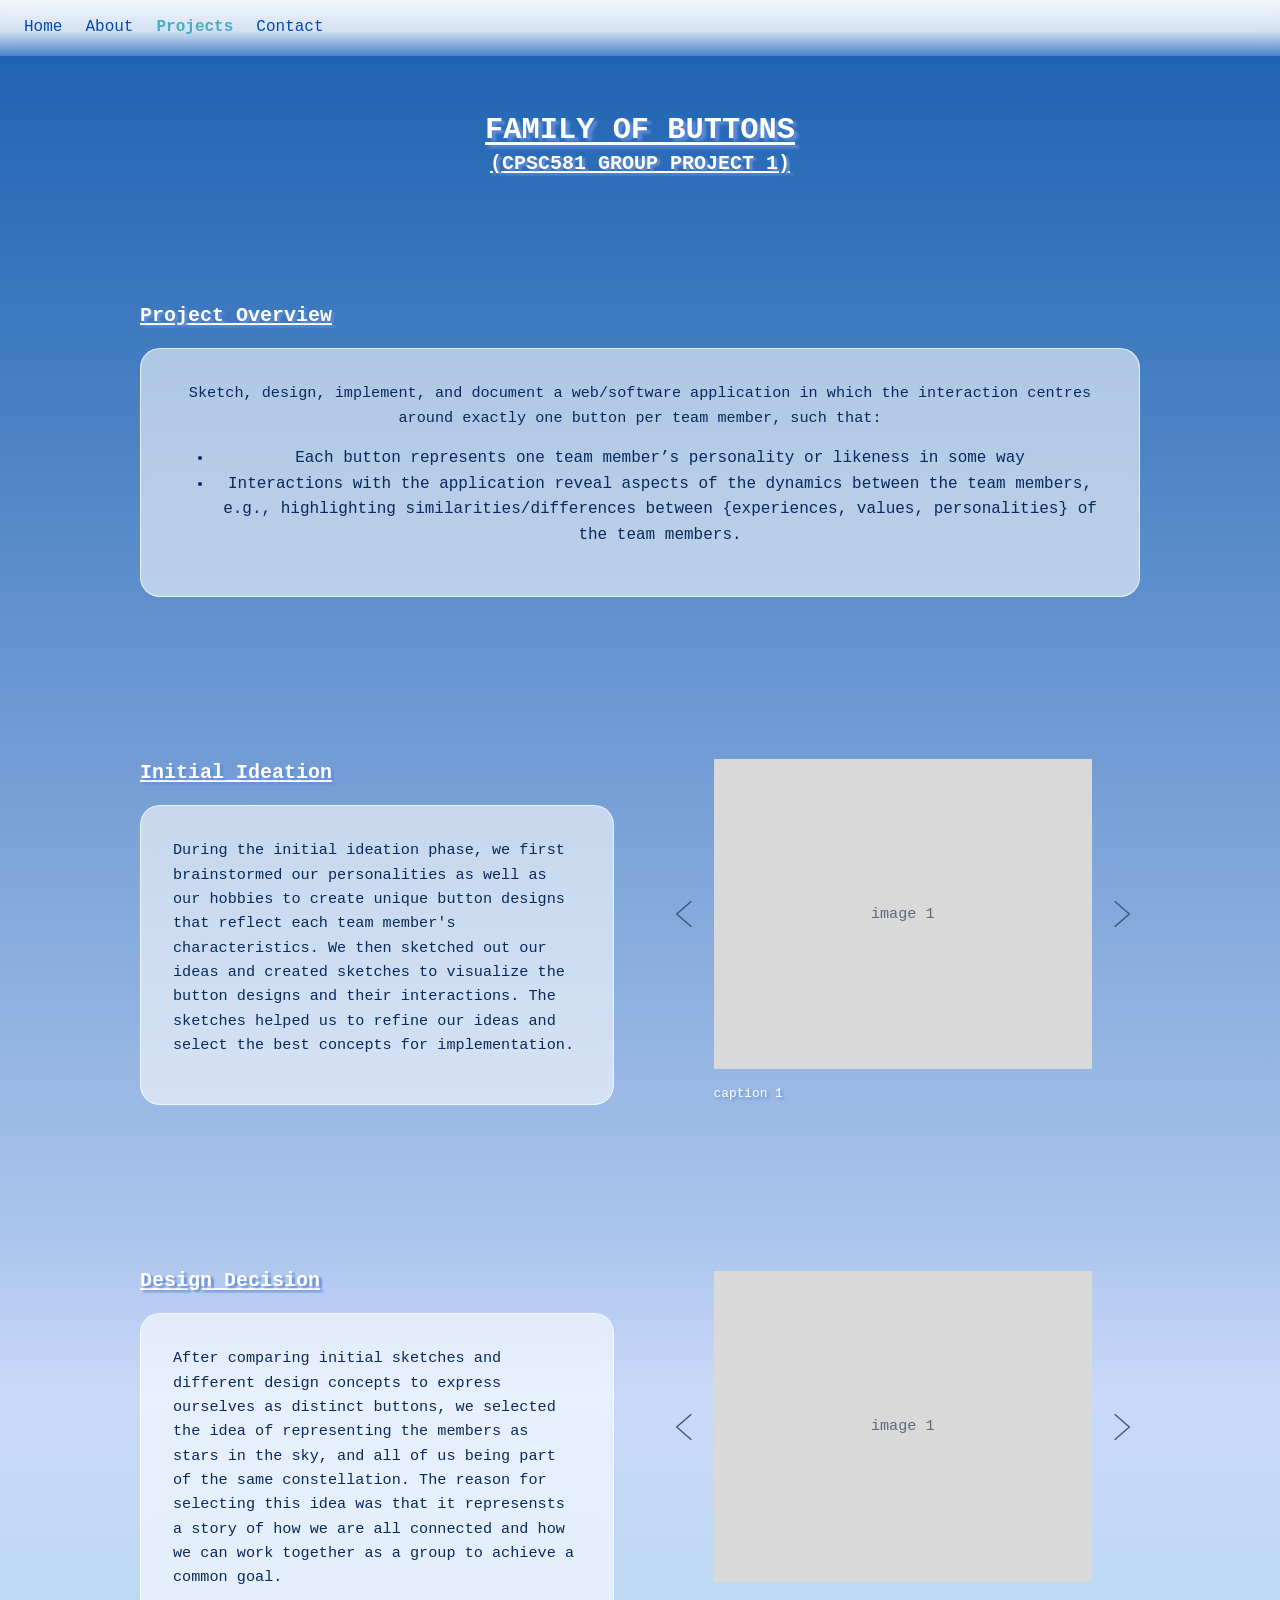
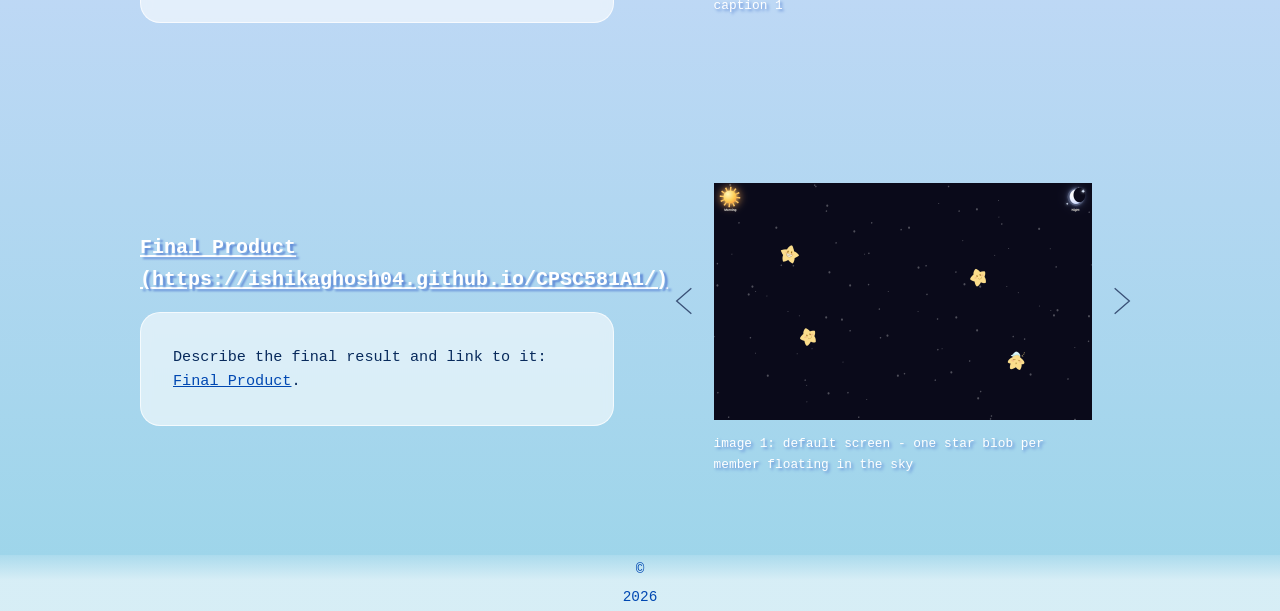
==== family-of-buttons.html @ 66944643 "initial commit from local" ====
<!DOCTYPE html>
<html lang="en">

<head>
  <meta charset="UTF-8">
  <meta name="viewport" content="width=device-width, initial-scale=1">
  <title>Family of Buttons — Utaha</title>
  <meta name="description" content="Family of Buttons, a CPSC 581 group project.">
  <link rel="stylesheet" href="style.css">
</head>

<body>
  <a class="skip-link" href="#main">Skip to content</a>

  <header class="navbar">
    <nav aria-label="Main">
      <ul class="nav-links">
        <li><a href="index.html#home">Home</a></li>
        <li><a href="index.html#about">About</a></li>
        <li><a href="projects.html" aria-current="page">Projects</a></li>
        <li><a href="index.html#contact">Contact</a></li>
      </ul>
    </nav>
  </header>

  <main id="main">
    <div class="container page-title">
      <h1 class="sky-heading wide">FAMILY OF BUTTONS</h1>
      <h2 class="sky-subheading">(CPSC581 GROUP PROJECT 1)</h2>
      <!-- <p style="color: white;"> Team: Utaha, Ishika, Linden, Yasmin</p> -->
    </div>

    <section class="detail-block" aria-labelledby="overview-title">
      <div class="container">
        <h2 class="sky-subheading" id="overview-title">Project Overview</h2>
        <div class="panel overview-panel">
          <p>
            Sketch, design, implement, and document a web/software application in which the interaction
            centres around exactly one button per team member, such that:
          <ul>
            <li>Each button represents one team member’s personality or likeness in some way</li>
            <li>Interactions with the application reveal aspects of the dynamics between the team
              members, e.g., highlighting similarities/differences between {experiences, values,
              personalities} of the team members.</li>
          </ul>
          </p>
        </div>
      </div>
    </section>

    <section class="detail-block" aria-labelledby="sketches-title">
      <div class="container detail-grid">
        <div>
          <h2 class="sky-subheading" id="sketches-title">Initial Ideation</h2>
          <div class="panel">
            <p>During the initial ideation phase, we first brainstormed our personalities as well as our hobbies to
              create unique button designs that reflect each team member's characteristics.
              We then sketched out our ideas and created sketches to visualize the button designs and their
              interactions.
              The sketches helped us to refine our ideas and select the best concepts for implementation.</p>
            </p>
          </div>
        </div>
        <div class="carousel" data-carousel tabindex="0" aria-label="Initial sketches gallery">
          <button class="arrow prev" type="button" aria-label="Previous image">
            <svg viewBox="0 0 30 44" aria-hidden="true">
              <polyline points="26,3 4,22 26,41" />
            </svg>
          </button>
          <div class="viewport">
            <figure class="slide" data-caption="caption 1" style="margin:0">
              <div class="ph">image 1</div>
            </figure>
            <figure class="slide" data-caption="caption 2" style="margin:0">
              <div class="ph">image 2</div>
            </figure>
            <figure class="slide" data-caption="caption 3" style="margin:0">
              <div class="ph">image 3</div>
            </figure>
          </div>
          <button class="arrow next" type="button" aria-label="Next image">
            <svg viewBox="0 0 30 44" aria-hidden="true">
              <polyline points="4,3 26,22 4,41" />
            </svg>
          </button>
          <p class="caption" aria-live="polite"></p>
        </div>
      </div>
    </section>

    <section class="detail-block" aria-labelledby="design-decision-title">
      <div class="container detail-grid">
        <div>
          <h2 class="sky-subheading" id="design-decision-title">Design Decision</h2>
          <div class="panel">
            <p>After comparing initial sketches and different design concepts to express ourselves as distinct buttons,
              we selected the idea of representing the members as stars in the sky, and all of us being part of the same
              constellation.
              The reason for selecting this idea was that it represensts a story of how we are all connected and how we
              can work together as a group to achieve a common goal.
            </p>
          </div>
        </div>
        <div class="carousel" data-carousel tabindex="0" aria-label="design-decision gallery">
          <button class="arrow prev" type="button" aria-label="Previous image">
            <svg viewBox="0 0 30 44" aria-hidden="true">
              <polyline points="26,3 4,22 26,41" />
            </svg>
          </button>
          <div class="viewport">
            <figure class="slide" data-caption="caption 1" style="margin:0">
              <div class="ph">image 1</div>
            </figure>
            <figure class="slide" data-caption="caption 2" style="margin:0">
              <div class="ph">image 2</div>
            </figure>
          </div>
          <button class="arrow next" type="button" aria-label="Next image">
            <svg viewBox="0 0 30 44" aria-hidden="true">
              <polyline points="4,3 26,22 4,41" />
            </svg>
          </button>
          <p class="caption" aria-live="polite"></p>
        </div>
      </div>
    </section>

    <section class="detail-block" aria-labelledby="final-title">
      <div class="container detail-grid">
        <div>
          <h2 class="sky-subheading" id="final-title">Final Product (https://ishikaghosh04.github.io/CPSC581A1/)</h2>
          <div class="panel">
            <p>Describe the final result and link to it: <a href="https://ishikaghosh04.github.io/CPSC581A1/"
                target="_blank" rel="noopener noreferrer">Final Product</a>.</p>
          </div>
        </div>
        <div class="carousel" data-carousel tabindex="0" aria-label="Final product gallery">
          <button class="arrow prev" type="button" aria-label="Previous image">
            <svg viewBox="0 0 30 44" aria-hidden="true">
              <polyline points="26,3 4,22 26,41" />
            </svg>
          </button>
          <div class="viewport">
            <figure class="slide" data-caption="image 1: default screen - one star blob per member floating in the sky" style="margin:0">
              <img src="assets/family-of-buttons/product-gallery/product1.png" alt="Describe the image">
            </figure>
            <figure class="slide" data-caption="image 2: star states - hovering and clicking reveals that person's characteristics and hobbies" style="margin:0">
              <img src="assets/family-of-buttons/product-gallery/product2.png" alt="Describe the image">
            </figure>
            <figure class="slide" data-caption="image 3: dragging stars - dragging a star close to the sun/moon reveals that person's life style (morning/night person)" style="margin:0">
              <img src="assets/family-of-buttons/product-gallery/product3.png" alt="Describe the image">
            </figure>
            <figure class="slide" data-caption="image 4: connection(1) - selecting two stars highlight shared hobbies and descriptive caption about thier personality" style="margin:0">
              <img src="assets/family-of-buttons/product-gallery/product4.png" alt="Describe the image">
            </figure>
            <figure class="slide" data-caption="image 5: connection(2) - selecting more stars highlights their relationships" style="margin:0">
              <img src="assets/family-of-buttons/product-gallery/product5.png" alt="Describe the image">
            </figure>
            <figure class="slide" data-caption="image 6: final view - all stars connected in a network" style="margin:0">
              <img src="assets/family-of-buttons/product-gallery/product6.png" alt="Describe the image">
            </figure>
          </div>
          <button class="arrow next" type="button" aria-label="Next image">
            <svg viewBox="0 0 30 44" aria-hidden="true">
              <polyline points="4,3 26,22 4,41" />
            </svg>
          </button>
          <p class="caption" aria-live="polite"></p>
        </div>
      </div>
    </section>
  </main>

  <footer class="footer">© <span id="year">2026</span></footer>

  <script src="script.js"></script>
</body>

</html>
---- style.css ----
/* =========================================================
   Sky theme — inspired by the Figma "Portfolio" design.
   Font: Iosevka Charon Mono if installed, else any monospace.
   ========================================================= */

:root {
  --sky-top: #185faf;
  --sky-mid: #abc4ec;
  --sky-light: #c9d9f9;
  --sky-bottom: #9bd5e9;
  --ink: #0048b2;
  --ink-deep: #082a5c;
  --accent: #47adc4;
  --cloud: #f2f2f2;
  --btn: #e1f2f8;
  --btn-text: #427cc1;
  --shadow-a: #628dd7;
  --shadow-b: #65aadb;
  --font: "Iosevka Charon Mono", "Iosevka", ui-monospace, SFMono-Regular, Menlo, Consolas, "Liberation Mono", monospace;
  --nav-h: 56px;
  --max: 1000px;
}

*,
*::before,
*::after {
  box-sizing: border-box;
}

html {
  min-height: 100%;
  scroll-behavior: smooth;
  scroll-padding-top: var(--nav-h);
  background: linear-gradient(0deg, var(--sky-bottom) 0%, var(--sky-light) 37%, var(--sky-mid) 44.2%, var(--sky-top) 100%) no-repeat;
}

body {
  margin: 0;
  min-height: 100vh;
  display: flex;
  flex-direction: column;
  font-family: var(--font);
  font-size: 1rem;
  line-height: 1.6;
  color: var(--ink-deep);
  overflow-x: hidden;
  -webkit-font-smoothing: antialiased;
}

main {
  flex: 1;
  padding-top: var(--nav-h);
}

a {
  color: var(--ink);
}

p {
  margin: 0 0 1em;
  font-size: clamp(0.95rem, 0.3vw, 1rem);
}

.sr-only {
  position: absolute;
  width: 1px;
  height: 1px;
  margin: -1px;
  padding: 0;
  overflow: hidden;
  clip: rect(0 0 0 0);
  white-space: nowrap;
  border: 0;
}

:focus-visible {
  outline: 3px solid var(--accent);
  outline-offset: 3px;
  border-radius: 6px;
}

.skip-link {
  position: absolute;
  left: -999px;
  top: 0;
  z-index: 100;
  background: #fff;
  color: var(--ink);
  padding: 0.5rem 1rem;
}

.skip-link:focus {
  left: 0;
}

.container {
  width: min(100% - 2.5rem, var(--max));
  margin-inline: auto;
}

/* ===== Navbar (frosted sky strip) ===== */
.navbar {
  position: fixed;
  inset: 0 0 auto 0;
  z-index: 50;
  height: var(--nav-h);
  display: flex;
  align-items: center;
  background: linear-gradient(180deg, rgba(255, 255, 255, 0.95) 0%, rgba(228, 236, 248, 0.92) 55%, rgba(110, 155, 215, 0.55) 100%);
  backdrop-filter: blur(8px);
  -webkit-backdrop-filter: blur(8px);
}

.nav-links {
  display: flex;
  align-items: center;
  gap: clamp(0.9rem, 1.8vw, 1.6rem);
  list-style: none;
  margin: 0;
  padding: 0 clamp(0.9rem, 2vw, 1.5rem);
}

.nav-links a {
  color: var(--ink);
  font-size: clamp(0.85rem, 1.5vw, 1rem);
  text-decoration: none;
}

.nav-links a:hover {
  text-decoration: underline;
  text-underline-offset: 5px;
}

.nav-links a[aria-current] {
  color: var(--accent);
  font-weight: 700;
}

/* ===== Headings: white, underlined, sky-blue drop shadow ===== */
.sky-heading {
  margin: 0;
  color: #fff;
  font-size: clamp(1.35rem, 2.8vw, 1.9rem);
  font-weight: 700;
  line-height: 1.2;
  text-decoration: underline;
  text-underline-offset: 0.12em;
  text-shadow: 4px 3px 3px var(--shadow-a);
}

.sky-subheading {
  margin: 0 0 1rem;
  color: #fff;
  font-size: clamp(1.05rem, 1.8vw, 1.25rem);
  font-weight: 700;
  text-decoration: underline;
  text-underline-offset: 0.12em;
  text-shadow: 3px 2px 2px var(--shadow-a);
}

@media (max-width: 600px) {
  .sky-heading {
    text-shadow: 3px 2px 2px var(--shadow-a);
  }
}

/* Frosted panel keeps body text readable anywhere on the gradient */
.panel {
  background: rgba(255, 255, 255, 0.58);
  backdrop-filter: blur(6px);
  -webkit-backdrop-filter: blur(6px);
  border: 1px solid rgba(255, 255, 255, 0.7);
  border-radius: 20px;
  padding: clamp(1.1rem, 2.5vw, 2rem);
  color: var(--ink-deep);
}

.panel p:last-child {
  margin-bottom: 0;
}

/* ===== Hero: cloud, flight line, airplane ===== */
.hero {
  overflow: hidden;
  padding: clamp(3rem, 6vw, 6rem) 0 clamp(3rem, 6vw, 6rem);
}

.sky-scene {
  position: relative;
  width: min(88vw, 580px);
  aspect-ratio: 760 / 520;
  margin-inline: auto;
}

.flight-line {
  position: absolute;
  left: 50%;
  top: 54.5%;
  width: 110%;
  height: 3px;
  border-radius: 2px;
  background: #fff;
  transform: translate(-50%, -50%) rotate(-26.38deg);
}

.cloud {
  position: absolute;
  left: 9.5%;
  top: 30%;
  width: 86%;
  aspect-ratio: 651 / 384;
  animation: drift 9s ease-in-out infinite;
}

.cloud .puff {
  position: absolute;
  aspect-ratio: 1;
  border-radius: 50%;
  background: var(--cloud);
}

.puff.p1 {
  left: 0;
  top: 38.9%;
  width: 30.5%;
}

.puff.p2 {
  left: 15.3%;
  top: 16.1%;
  width: 30.5%;
}

.puff.p3 {
  left: 34.5%;
  top: 0;
  width: 53.5%;
}

.puff.p4 {
  left: 71.4%;
  top: 42.1%;
  width: 28.6%;
}

.puff.p5 {
  left: 23.3%;
  top: 48.3%;
  width: 30.5%;
}

.portrait {
  position: absolute;
  left: 37%;
  top: 14%;
  width: 36%;
  aspect-ratio: 1;
  border-radius: 50%;
  overflow: hidden;
  background: radial-gradient(circle at 50% 38%, #d9ebf7 0 22%, transparent 23%),
    radial-gradient(ellipse at 50% 100%, #bcd9ee 0 48%, transparent 49%),
    #e8f2fa;
}

.portrait img {
  width: 100%;
  height: 100%;
  object-fit: cover;
}

.plane {
  position: absolute;
  left: 96.9%;
  top: 20.3%;
  width: 9.7%;
  height: auto;
  transform: translate(-50%, -50%) rotate(63.6deg);
  fill: #fff;
}

.arc-title {
  position: absolute;
  left: 14%;
  top: 0;
  width: 72%;
  overflow: visible;
  filter: drop-shadow(4px 4px 0 #1a5fd0);
}

.arc-title text {
  font-family: var(--font);
  font-size: 54px;
  font-weight: 700;
  fill: #fff;
}

@keyframes drift {
  50% {
    transform: translateY(-9px);
  }
}

/* ===== Sections on the home page ===== */
.section {
  padding: clamp(4rem, 10vw, 7rem) 0;
}

.split {
  display: grid;
  grid-template-columns: minmax(180px, 1fr) minmax(0, 1.6fr);
  gap: clamp(1.5rem, 5vw, 4rem);
  align-items: center;
}

@media (max-width: 760px) {
  .split {
    grid-template-columns: 1fr;
  }

  .split>.sky-heading {
    text-align: center;
  }
}

.about-text {
  font-size: 1rem;
}

.btn-row {
  display: flex;
  flex-wrap: wrap;
  gap: 0.75rem;
  margin-top: 1.25rem;
}

.btn {
  display: inline-block;
  cursor: pointer;
  background: var(--btn);
  color: var(--btn-text);
  border: 0;
  border-radius: 20px;
  min-width: 130px;
  padding: 0.6rem 1.3rem;
  font: 700 clamp(0.95rem, 1.4vw, 1.1rem)/1.2 var(--font);
  text-align: center;
  text-decoration: none;
  transition: transform 0.15s, box-shadow 0.15s;
}

.btn:hover {
  transform: translateY(-2px);
  box-shadow: 0 6px 16px rgba(24, 95, 175, 0.25);
}

/* ===== Contact form ===== */
.contact .sky-heading {
  text-shadow: 4px 3px 3px var(--shadow-b);
}

.form {
  display: grid;
  grid-template-columns: minmax(130px, 0.7fr) minmax(0, 1.3fr);
  gap: 0.9rem 1.25rem;
  align-items: start;
  max-width: 600px;
}

.form label {
  color: #fff;
  font-weight: 700;
  font-size: clamp(0.9rem, 1.4vw, 1.1rem);
  text-align: right;
  line-height: 42px;
  text-shadow: 3px 2px 2px var(--shadow-b);
}

.form input,
.form textarea {
  width: 100%;
  font: 0.95rem var(--font);
  color: var(--ink-deep);
  background: #fff;
  border: 2px solid transparent;
  border-radius: 10px;
  padding: 0 0.9rem;
  height: 42px;
}

.form textarea {
  height: 170px;
  padding: 0.7rem 0.9rem;
  resize: vertical;
}

.form input:focus,
.form textarea:focus {
  outline: none;
  border-color: var(--accent);
}

.form .actions {
  grid-column: 2;
  display: flex;
  justify-content: center;
}

.form-status {
  grid-column: 2;
  min-height: 1.5em;
  margin: 0;
  text-align: center;
  color: #fff;
  font-weight: 700;
  text-shadow: 2px 2px 3px var(--shadow-a);
}

.form-status.error {
  color: #fff3f0;
  background: rgba(176, 40, 30, 0.75);
  border-radius: 8px;
  padding: 0.3rem 0.6rem;
  text-shadow: none;
}

@media (max-width: 600px) {
  .form {
    grid-template-columns: 1fr;
    gap: 0.4rem;
  }

  .form label {
    text-align: left;
    line-height: 1.3;
    margin-top: 0.8rem;
  }

  .form .actions,
  .form-status {
    grid-column: 1;
  }
}

/* ===== Projects pages ===== */
.page-title {
  text-align: center;
  padding: clamp(2rem, 5vw, 3.5rem) 0 1.5rem;
}

.page-title .sky-heading {
  max-width: 22ch;
  margin-inline: auto;
}

.page-title .sky-heading.wide {
  max-width: 34ch;
}

.project-group {
  padding: 2rem 0 4rem;
}

.project-group>.container>.sky-heading {
  text-align: center;
  margin-bottom: 2.5rem;
}

.project-grid {
  display: grid;
  gap: 1.75rem;
  grid-template-columns: repeat(auto-fill, minmax(230px, 1fr));
}

.project-card {
  display: flex;
  flex-direction: column;
  text-decoration: none;
  color: var(--ink-deep);
  background: rgba(255, 255, 255, 0.5);
  border: 1px solid rgba(255, 255, 255, 0.75);
  border-radius: 20px;
  padding: 1.1rem;
  backdrop-filter: blur(6px);
  -webkit-backdrop-filter: blur(6px);
  transition: transform 0.2s, box-shadow 0.2s, background 0.2s;
}

.project-card:hover {
  transform: translateY(-4px);
  background: rgba(255, 255, 255, 0.7);
  box-shadow: 0 10px 24px rgba(24, 95, 175, 0.25);
}

.project-card .thumb {
  aspect-ratio: 4 / 3;
  border-radius: 14px;
  margin-bottom: 0.9rem;
  display: grid;
  place-items: center;
  color: #5b7aa8;
  font-size: 0.9rem;
  background: linear-gradient(160deg, #e6f1fb, #bcd5f0);
}

.project-card h3 {
  margin: 0 0 0.3rem;
  font-size: 1rem;
  color: var(--ink);
}

.project-card p {
  margin: 0;
  font-size: 0.85rem;
}


/* ===== Project detail ===== */
.detail-block { padding: 5rem 0; }
.detail-grid {
  display: grid; gap: clamp(1.5rem, 4vw, 3.5rem);
  grid-template-columns: minmax(0, 1fr) minmax(0, 1fr);
  align-items: center;
}
@media (max-width: 800px) { .detail-grid { grid-template-columns: 1fr; } }
.overview-panel { text-align: center; font-size: 1rem; }
 
.carousel { display: grid; grid-template-columns: auto minmax(0, 1fr) auto; align-items: center; gap: 0.5rem 0.75rem; }
.carousel .viewport { min-width: 0; max-width: 440px; width: 100%; margin-inline: auto; }
.carousel .slide { display: none; margin: 0; }
.carousel .slide.active { display: block; }
/* If JavaScript fails to load, still show the first picture */
.carousel:not(.js) .slide:first-child { display: block; }
/* Pictures keep their own proportions; very tall ones are capped so they stay on screen */
.carousel .slide img {
  display: block; width: 100%; height: auto;
  max-height: 70vh; object-fit: contain; margin-inline: auto;
}
.carousel .ph {
  aspect-ratio: 508 / 417; display: grid; place-items: center;
  background: #d9d9d9; color: #5d6a7e; font-size: 0.95rem;
}
.carousel .arrow {
  background: none; border: 0; cursor: pointer; padding: 0.5rem; line-height: 0;
}
.carousel .arrow svg { width: 20px; height: 30px; stroke: #3b5278; fill: none; stroke-width: 2; }
.carousel .arrow:hover svg { stroke: var(--ink); }
.carousel .arrow:disabled { opacity: 0.3; cursor: default; }
.carousel .caption {
  grid-column: 2; margin: 0.4rem 0 0; text-align: left;
  color: #fff; font-weight: 500; font-size: 0.8rem;
  text-shadow: 2px 2px 3px var(--shadow-a);
}

/* ===== Full-screen picture viewer ===== */
.carousel .slide img.zoomable { cursor: zoom-in; }
.lightbox {
  width: 100vw; height: 100vh; max-width: none; max-height: none;
  margin: 0; padding: 1.5rem; border: 0;
  background: rgba(5, 20, 45, 0.9); color: #fff;
}
.lightbox[open] {
  display: flex; flex-direction: column; align-items: center; justify-content: center; gap: 0.75rem;
}
.lightbox::backdrop { background: transparent; }
.lightbox img {
  display: block; max-width: 100%; max-height: calc(100vh - 7rem);
  object-fit: contain; border-radius: 8px;
}
.lightbox-caption { margin: 0; min-height: 1.2em; font-weight: 700; text-align: center; }
.lightbox-close {
  position: absolute; top: 0.75rem; right: 1rem;
  background: none; border: 0; color: #fff; cursor: pointer;
  font-size: 2.5rem; line-height: 1; padding: 0.25rem 0.6rem;
}
.lightbox-close:hover { color: var(--sky-bottom); }
body:has(dialog[open]) { overflow: hidden; }
 
/* ===== Footer ===== */
.footer {
  height: 56px; display: grid; place-items: center;
  background: linear-gradient(180deg, rgba(225, 242, 248, 0.2), rgba(225, 242, 248, 0.85) 45%);
  color: var(--ink); font-weight: 300; font-size: 0.9rem;
}
 
/* ===== Scroll reveal ===== */
.reveal { opacity: 0; transform: translateY(14px); transition: opacity 0.6s ease, transform 0.6s ease; }
.reveal.visible { opacity: 1; transform: none; }
 
@media (prefers-reduced-motion: reduce) {
  html { scroll-behavior: auto; }
  .cloud { animation: none; }
  .reveal { opacity: 1; transform: none; transition: none; }
  * { transition: none !important; }
}
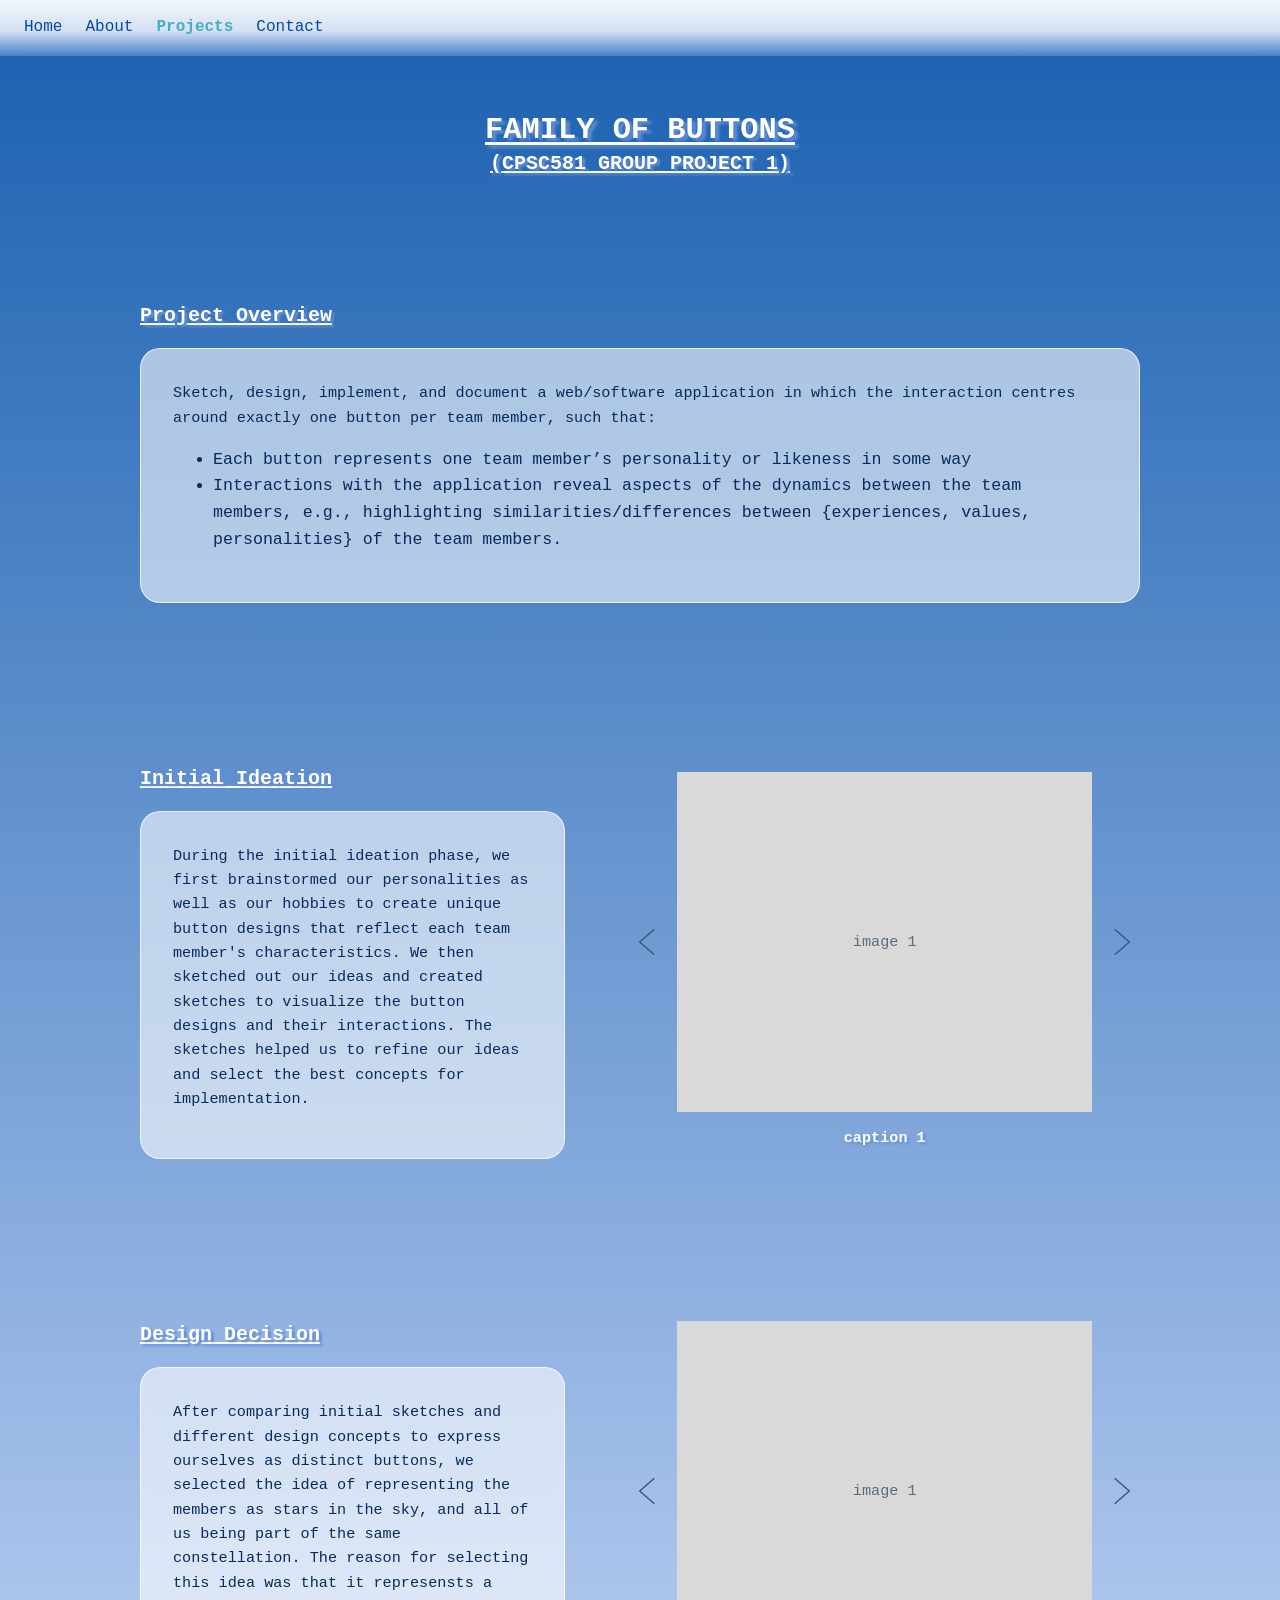
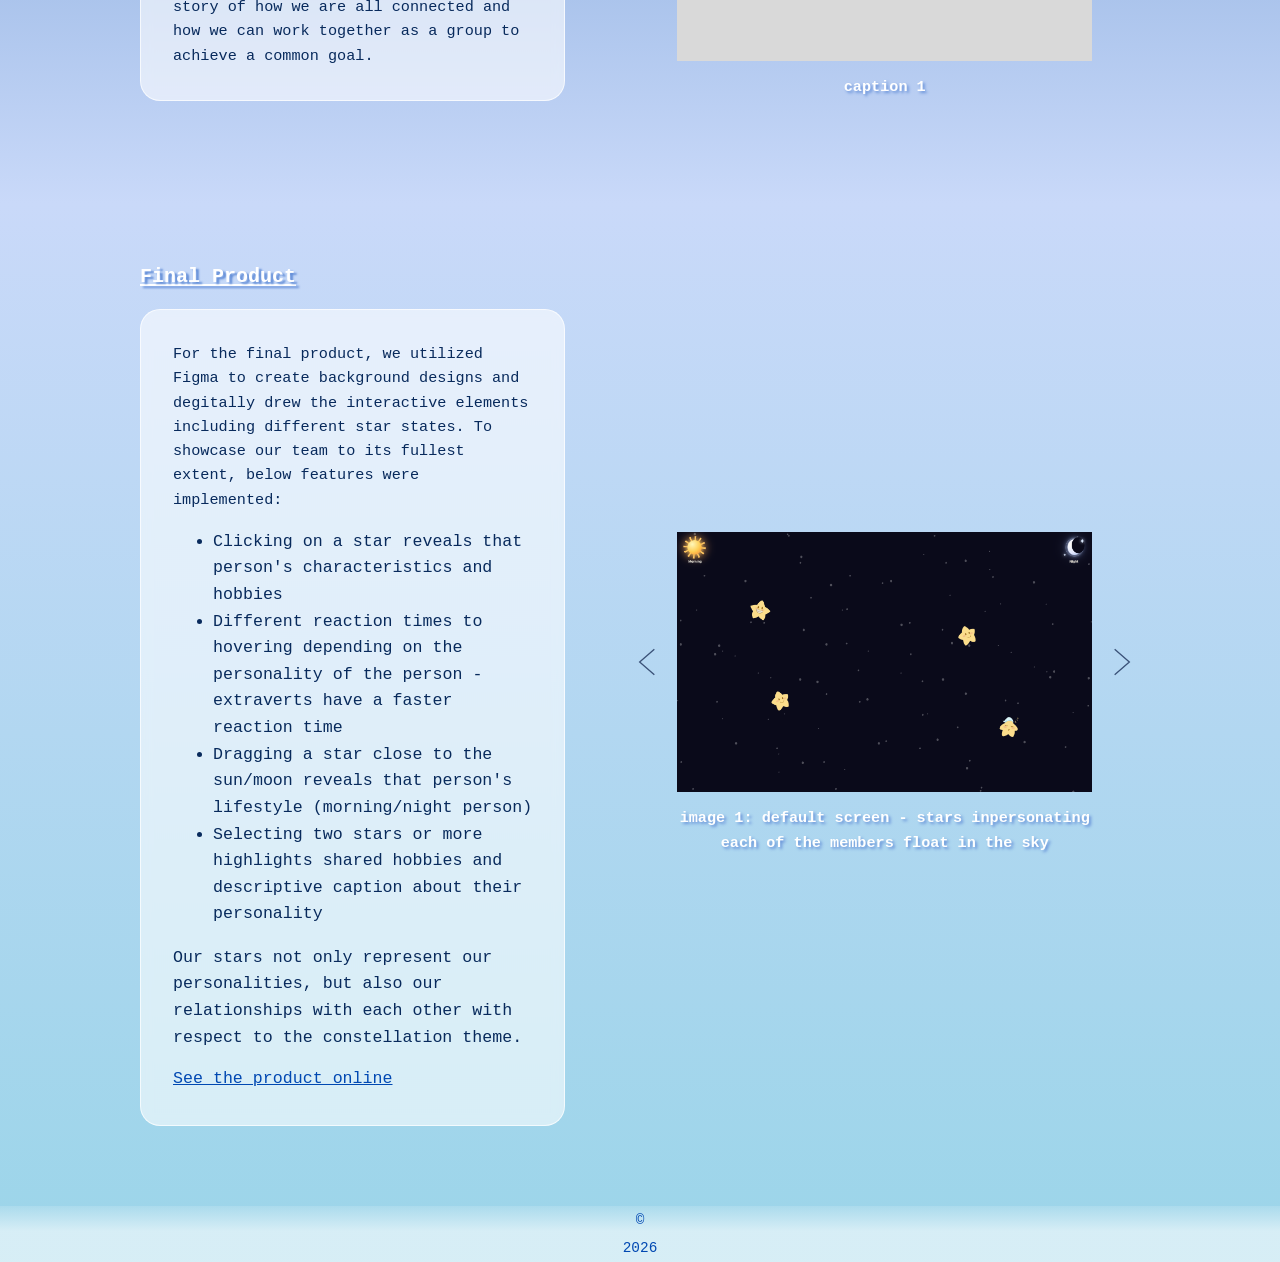
==== commit 20a09e2c: "enlarge pictures for project page, adjust font size and alignment" ====
--- a/family-of-buttons.html
+++ b/family-of-buttons.html
@@ -128,10 +128,25 @@
     <section class="detail-block" aria-labelledby="final-title">
       <div class="container detail-grid">
         <div>
-          <h2 class="sky-subheading" id="final-title">Final Product (https://ishikaghosh04.github.io/CPSC581A1/)</h2>
+          <h2 class="sky-subheading" id="final-title">Final Product</h2>
+
           <div class="panel">
-            <p>Describe the final result and link to it: <a href="https://ishikaghosh04.github.io/CPSC581A1/"
-                target="_blank" rel="noopener noreferrer">Final Product</a>.</p>
+            <p>For the final product, we utilized Figma to create background designs and degitally drew the interactive
+              elements including different star states. To showcase our team to its fullest extent, below features were
+              implemented:
+            <ul class="unordered-list" id="final-features">
+              <li>Clicking on a star reveals that person's characteristics and hobbies</li>
+              <li>Different reaction times to hovering depending on the personality of the person - extraverts have a
+                faster reaction time</li>
+              <li>Dragging a star close to the sun/moon reveals that person's lifestyle (morning/night person)</li>
+              <li>Selecting two stars or more highlights shared hobbies and descriptive caption about their personality
+              </li>
+            </ul>
+            Our stars not only represent our personalities, but also our relationships with each other with respect to
+            the constellation theme.
+            </p>
+            <a href="https://ishikaghosh04.github.io/CPSC581A1/"" target=" _blank" rel="noopener noreferrer">See the
+              product online</a>
           </div>
         </div>
         <div class="carousel" data-carousel tabindex="0" aria-label="Final product gallery">
@@ -141,22 +156,33 @@
             </svg>
           </button>
           <div class="viewport">
-            <figure class="slide" data-caption="image 1: default screen - one star blob per member floating in the sky" style="margin:0">
+            <figure class="slide"
+              data-caption="image 1: default screen - stars inpersonating each of the members float in the sky"
+              style="margin:0">
               <img src="assets/family-of-buttons/product-gallery/product1.png" alt="Describe the image">
             </figure>
-            <figure class="slide" data-caption="image 2: star states - hovering and clicking reveals that person's characteristics and hobbies" style="margin:0">
+            <figure class="slide"
+              data-caption="image 2: star states - hovering and clicking reveals that person's characteristics and hobbies"
+              style="margin:0">
               <img src="assets/family-of-buttons/product-gallery/product2.png" alt="Describe the image">
             </figure>
-            <figure class="slide" data-caption="image 3: dragging stars - dragging a star close to the sun/moon reveals that person's life style (morning/night person)" style="margin:0">
+            <figure class="slide"
+              data-caption="image 3: dragging stars - dragging a star close to the sun/moon reveals that person's life style (morning/night person)"
+              style="margin:0">
               <img src="assets/family-of-buttons/product-gallery/product3.png" alt="Describe the image">
             </figure>
-            <figure class="slide" data-caption="image 4: connection(1) - selecting two stars highlight shared hobbies and descriptive caption about thier personality" style="margin:0">
+            <figure class="slide"
+              data-caption="image 4: connection(1) - selecting two stars highlight shared hobbies and descriptive caption about thier personality"
+              style="margin:0">
               <img src="assets/family-of-buttons/product-gallery/product4.png" alt="Describe the image">
             </figure>
-            <figure class="slide" data-caption="image 5: connection(2) - selecting more stars highlights their relationships" style="margin:0">
+            <figure class="slide"
+              data-caption="image 5: connection(2) - selecting more stars highlights their relationships"
+              style="margin:0">
               <img src="assets/family-of-buttons/product-gallery/product5.png" alt="Describe the image">
             </figure>
-            <figure class="slide" data-caption="image 6: final view - all stars connected in a network" style="margin:0">
+            <figure class="slide" data-caption="image 6: final view - all stars connected in a network"
+              style="margin:0">
               <img src="assets/family-of-buttons/product-gallery/product6.png" alt="Describe the image">
             </figure>
           </div>
--- a/style.css
+++ b/style.css
@@ -57,6 +57,7 @@
 }
 
 p {
+  text-align: left;
   margin: 0 0 1em;
   font-size: clamp(0.95rem, 0.3vw, 1rem);
 }
@@ -166,6 +167,8 @@
 
 /* Frosted panel keeps body text readable anywhere on the gradient */
 .panel {
+  font-size: clamp(0.95rem, 1.3vw, 1.05rem);
+  text-align: left;
   background: rgba(255, 255, 255, 0.58);
   backdrop-filter: blur(6px);
   -webkit-backdrop-filter: blur(6px);
@@ -514,82 +517,276 @@
 }
 
 
+
 /* ===== Project detail ===== */
-.detail-block { padding: 5rem 0; }
+.detail-block {
+  padding: 5rem 0;
+}
+
 .detail-grid {
-  display: grid; gap: clamp(1.5rem, 4vw, 3.5rem);
-  grid-template-columns: minmax(0, 1fr) minmax(0, 1fr);
+  display: grid;
+  gap: clamp(2rem, 5vw, 5rem);
+  grid-template-columns: minmax(0, 1fr) minmax(0, 1.2fr);
   align-items: center;
 }
-@media (max-width: 800px) { .detail-grid { grid-template-columns: 1fr; } }
-.overview-panel { text-align: center; font-size: 1rem; }
- 
-.carousel { display: grid; grid-template-columns: auto minmax(0, 1fr) auto; align-items: center; gap: 0.5rem 0.75rem; }
-.carousel .viewport { min-width: 0; max-width: 440px; width: 100%; margin-inline: auto; }
-.carousel .slide { display: none; margin: 0; }
-.carousel .slide.active { display: block; }
+
+@media (max-width: 1000px) {
+  .detail-grid {
+    grid-template-columns: 1fr;
+  }
+}
+
+.carousel {
+  display: grid;
+  grid-template-columns: auto minmax(0, 1fr) auto;
+  align-items: center;
+  gap: 0.5rem 0.75rem;
+}
+
+.carousel .viewport {
+  min-width: 0;
+  max-width: 520px;
+  width: 100%;
+  margin-inline: auto;
+}
+
+.carousel .slide {
+  display: none;
+  margin: 0;
+}
+
+.carousel .slide.active {
+  display: block;
+}
+
 /* If JavaScript fails to load, still show the first picture */
-.carousel:not(.js) .slide:first-child { display: block; }
+.carousel:not(.js) .slide:first-child {
+  display: block;
+}
+
 /* Pictures keep their own proportions; very tall ones are capped so they stay on screen */
 .carousel .slide img {
-  display: block; width: 100%; height: auto;
-  max-height: 70vh; object-fit: contain; margin-inline: auto;
-}
+  display: block;
+  width: 100%;
+  height: auto;
+  max-height: 70vh;
+  object-fit: contain;
+  margin-inline: auto;
+}
+
 .carousel .ph {
-  aspect-ratio: 508 / 417; display: grid; place-items: center;
-  background: #d9d9d9; color: #5d6a7e; font-size: 0.95rem;
-}
+  aspect-ratio: 508 / 417;
+  display: grid;
+  place-items: center;
+  background: #d9d9d9;
+  color: #5d6a7e;
+  font-size: 0.95rem;
+}
+
 .carousel .arrow {
-  background: none; border: 0; cursor: pointer; padding: 0.5rem; line-height: 0;
-}
-.carousel .arrow svg { width: 20px; height: 30px; stroke: #3b5278; fill: none; stroke-width: 2; }
-.carousel .arrow:hover svg { stroke: var(--ink); }
-.carousel .arrow:disabled { opacity: 0.3; cursor: default; }
+  background: none;
+  border: 0;
+  cursor: pointer;
+  padding: 0.5rem;
+  line-height: 0;
+}
+
+.carousel .arrow svg {
+  width: 20px;
+  height: 30px;
+  stroke: #3b5278;
+  fill: none;
+  stroke-width: 2;
+}
+
+.carousel .arrow:hover svg {
+  stroke: var(--ink);
+}
+
+.carousel .arrow:disabled {
+  opacity: 0.3;
+  cursor: default;
+}
+
 .carousel .caption {
-  grid-column: 2; margin: 0.4rem 0 0; text-align: left;
-  color: #fff; font-weight: 500; font-size: 0.8rem;
+  grid-column: 2;
+  margin: 0.4rem 0 0;
+  text-align: center;
+  color: #fff;
+  font-weight: 700;
+  font-size: 0.95rem;
   text-shadow: 2px 2px 3px var(--shadow-a);
 }
 
 /* ===== Full-screen picture viewer ===== */
-.carousel .slide img.zoomable { cursor: zoom-in; }
+.carousel .slide img.zoomable {
+  cursor: zoom-in;
+}
+
 .lightbox {
-  width: 100vw; height: 100vh; max-width: none; max-height: none;
-  margin: 0; padding: 1.5rem; border: 0;
-  background: rgba(5, 20, 45, 0.9); color: #fff;
-}
+  width: 100vw;
+  height: 100vh;
+  max-width: none;
+  max-height: none;
+  margin: 0;
+  padding: 1.5rem;
+  border: 0;
+  background: rgba(5, 20, 45, 0.9);
+  color: #fff;
+}
+
 .lightbox[open] {
-  display: flex; flex-direction: column; align-items: center; justify-content: center; gap: 0.75rem;
-}
-.lightbox::backdrop { background: transparent; }
+  display: flex;
+  flex-direction: column;
+  align-items: center;
+  justify-content: center;
+  gap: 0.75rem;
+}
+
+.lightbox::backdrop {
+  background: transparent;
+}
+
 .lightbox img {
-  display: block; max-width: 100%; max-height: calc(100vh - 7rem);
-  object-fit: contain; border-radius: 8px;
-}
-.lightbox-caption { margin: 0; min-height: 1.2em; font-weight: 700; text-align: center; }
+  display: block;
+  max-width: 100%;
+  max-height: calc(100vh - 7rem);
+  object-fit: contain;
+  border-radius: 8px;
+}
+
+.lightbox-caption {
+  margin: 0;
+  min-height: 1.2em;
+  font-weight: 700;
+  text-align: center;
+}
+
 .lightbox-close {
-  position: absolute; top: 0.75rem; right: 1rem;
-  background: none; border: 0; color: #fff; cursor: pointer;
-  font-size: 2.5rem; line-height: 1; padding: 0.25rem 0.6rem;
-}
-.lightbox-close:hover { color: var(--sky-bottom); }
-body:has(dialog[open]) { overflow: hidden; }
- 
+  position: absolute;
+  top: 0.75rem;
+  right: 1rem;
+  background: none;
+  border: 0;
+  color: #fff;
+  cursor: pointer;
+  font-size: 2.5rem;
+  line-height: 1;
+  padding: 0.25rem 0.6rem;
+}
+
+.lightbox-close:hover {
+  color: var(--sky-bottom);
+}
+
+body:has(dialog[open]) {
+  overflow: hidden;
+}
+
+/* ===== Full-screen picture viewer ===== */
+.carousel .slide img.zoomable {
+  cursor: zoom-in;
+}
+
+.lightbox {
+  width: 100vw;
+  height: 100vh;
+  max-width: none;
+  max-height: none;
+  margin: 0;
+  padding: 1.5rem;
+  border: 0;
+  background: rgba(5, 20, 45, 0.9);
+  color: #fff;
+}
+
+.lightbox[open] {
+  display: flex;
+  flex-direction: column;
+  align-items: center;
+  justify-content: center;
+  gap: 0.75rem;
+}
+
+.lightbox::backdrop {
+  background: transparent;
+}
+
+.lightbox img {
+  display: block;
+  max-width: 100%;
+  max-height: calc(100vh - 7rem);
+  object-fit: contain;
+  border-radius: 8px;
+}
+
+.lightbox-caption {
+  margin: 0;
+  min-height: 1.2em;
+  font-weight: 700;
+  text-align: center;
+}
+
+.lightbox-close {
+  position: absolute;
+  top: 0.75rem;
+  right: 1rem;
+  background: none;
+  border: 0;
+  color: #fff;
+  cursor: pointer;
+  font-size: 2.5rem;
+  line-height: 1;
+  padding: 0.25rem 0.6rem;
+}
+
+.lightbox-close:hover {
+  color: var(--sky-bottom);
+}
+
+body:has(dialog[open]) {
+  overflow: hidden;
+}
+
 /* ===== Footer ===== */
 .footer {
-  height: 56px; display: grid; place-items: center;
+  height: 56px;
+  display: grid;
+  place-items: center;
   background: linear-gradient(180deg, rgba(225, 242, 248, 0.2), rgba(225, 242, 248, 0.85) 45%);
-  color: var(--ink); font-weight: 300; font-size: 0.9rem;
-}
- 
+  color: var(--ink);
+  font-weight: 300;
+  font-size: 0.9rem;
+}
+
 /* ===== Scroll reveal ===== */
-.reveal { opacity: 0; transform: translateY(14px); transition: opacity 0.6s ease, transform 0.6s ease; }
-.reveal.visible { opacity: 1; transform: none; }
- 
+.reveal {
+  opacity: 0;
+  transform: translateY(14px);
+  transition: opacity 0.6s ease, transform 0.6s ease;
+}
+
+.reveal.visible {
+  opacity: 1;
+  transform: none;
+}
+
 @media (prefers-reduced-motion: reduce) {
-  html { scroll-behavior: auto; }
-  .cloud { animation: none; }
-  .reveal { opacity: 1; transform: none; transition: none; }
-  * { transition: none !important; }
-}
- +  html {
+    scroll-behavior: auto;
+  }
+
+  .cloud {
+    animation: none;
+  }
+
+  .reveal {
+    opacity: 1;
+    transform: none;
+    transition: none;
+  }
+
+  * {
+    transition: none !important;
+  }
+}
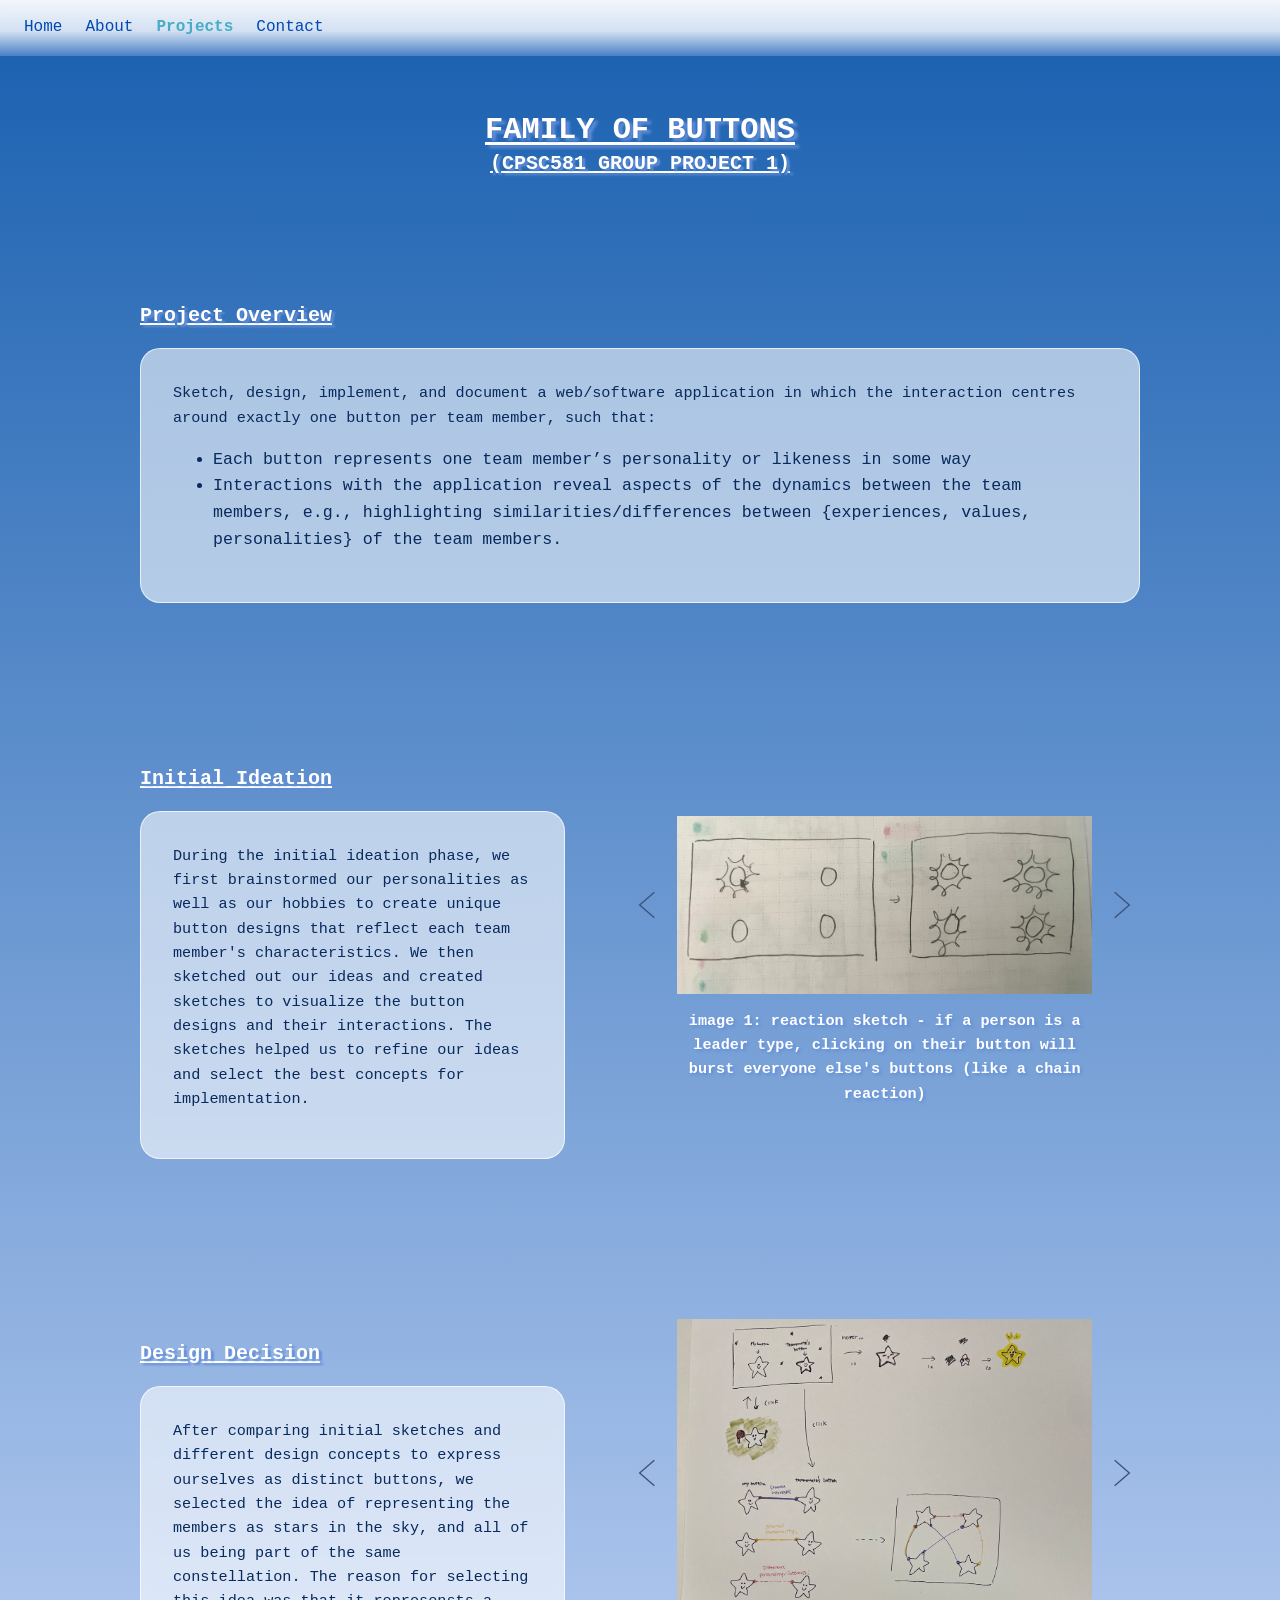
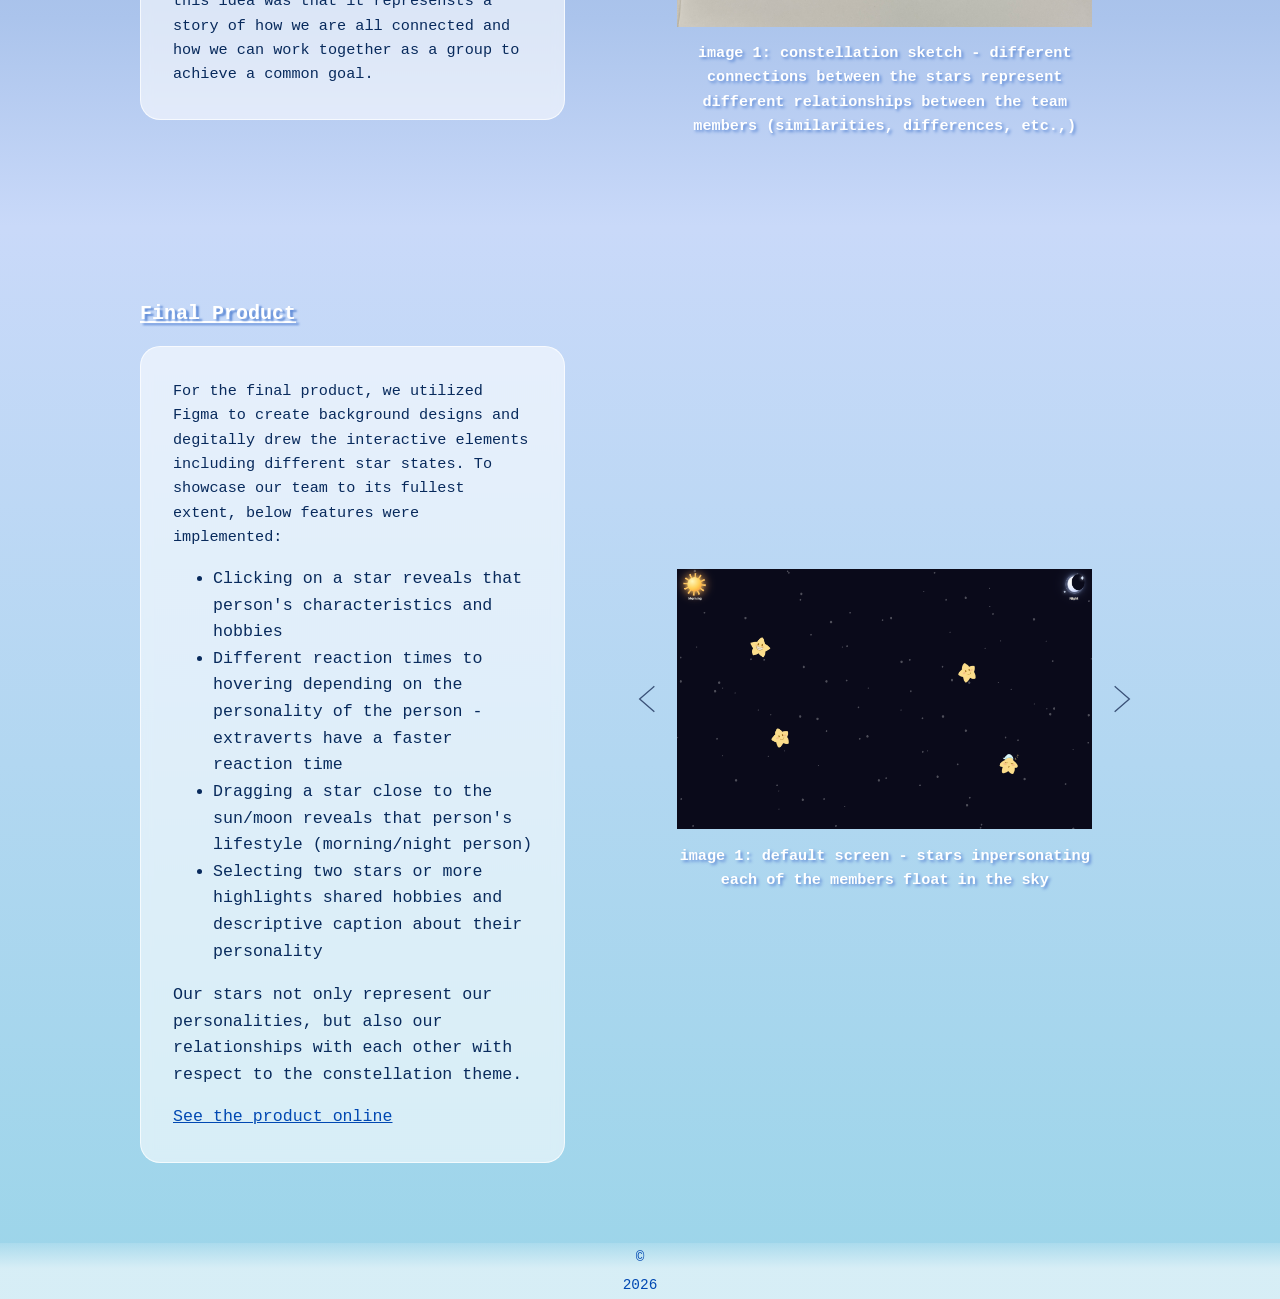
==== commit 6266ca00: "added sketches from ideation stage and design decision stage" ====
--- a/family-of-buttons.html
+++ b/family-of-buttons.html
@@ -68,14 +68,23 @@
             </svg>
           </button>
           <div class="viewport">
-            <figure class="slide" data-caption="caption 1" style="margin:0">
+            <!-- <figure class="slide" data-caption="caption 1" style="margin:0">
               <div class="ph">image 1</div>
-            </figure>
-            <figure class="slide" data-caption="caption 2" style="margin:0">
-              <div class="ph">image 2</div>
-            </figure>
-            <figure class="slide" data-caption="caption 3" style="margin:0">
-              <div class="ph">image 3</div>
+            </figure> -->
+            <figure class="slide"
+              data-caption="image 1: reaction sketch - if a person is a leader type, clicking on their button will burst everyone else's buttons (like a chain reaction)"
+              style="margin:0">
+              <img src="assets/family-of-buttons/ideation-gallery/ideation1.jpg" alt="Describe the image">
+            </figure>
+            <figure class="slide"
+              data-caption="image 2: pressing a button causes a character to dress up and act out in a way that represents their personality and hobbies"
+              style="margin:0">
+              <img src="assets/family-of-buttons/ideation-gallery/ideation2.jpg" alt="Describe the image">
+            </figure>
+            <figure class="slide"
+              data-caption="image 3: RPG game theme - each button represents a character in a game, and clicking on their button will trigger an action that reflects their personality to help the team achieve a common goal"
+              style="margin:0">
+              <img src="assets/family-of-buttons/ideation-gallery/ideation3.jpg" alt="Describe the image">
             </figure>
           </div>
           <button class="arrow next" type="button" aria-label="Next image">
@@ -108,11 +117,15 @@
             </svg>
           </button>
           <div class="viewport">
-            <figure class="slide" data-caption="caption 1" style="margin:0">
-              <div class="ph">image 1</div>
-            </figure>
-            <figure class="slide" data-caption="caption 2" style="margin:0">
-              <div class="ph">image 2</div>
+            <figure class="slide"
+              data-caption="image 1: constellation sketch - different connections between the stars represent different relationships between the team members (similarities, differences, etc.,)"
+              style="margin:0">
+              <img src="assets/family-of-buttons/design-decision-gallery/design-decision1.jpg" alt="Describe the image">
+            </figure>
+            <figure class="slide"
+              data-caption="image 2: states of my star button - shy and introverted, but gains confidence as the user keeps interacting with it"
+              style="margin:0">
+              <img src="assets/family-of-buttons/design-decision-gallery/design-decision2.jpg" alt="Describe the image">
             </figure>
           </div>
           <button class="arrow next" type="button" aria-label="Next image">
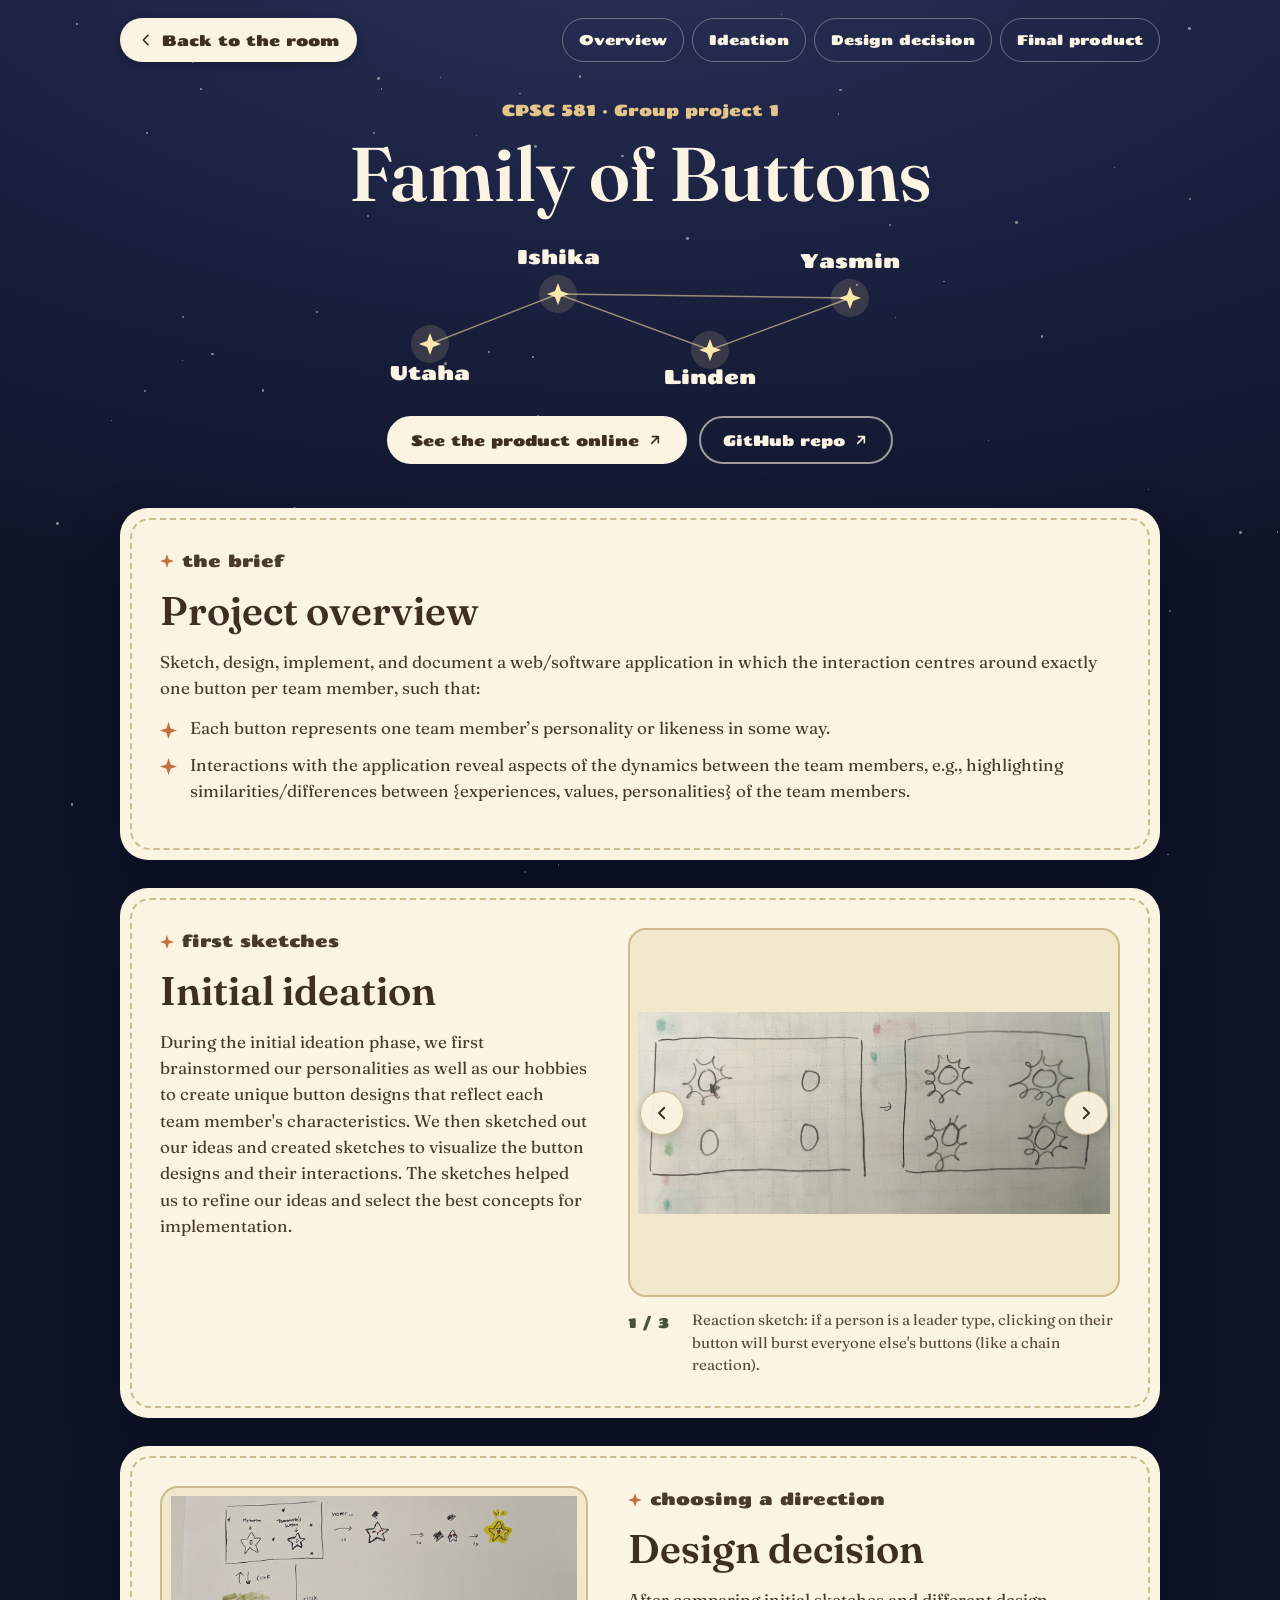
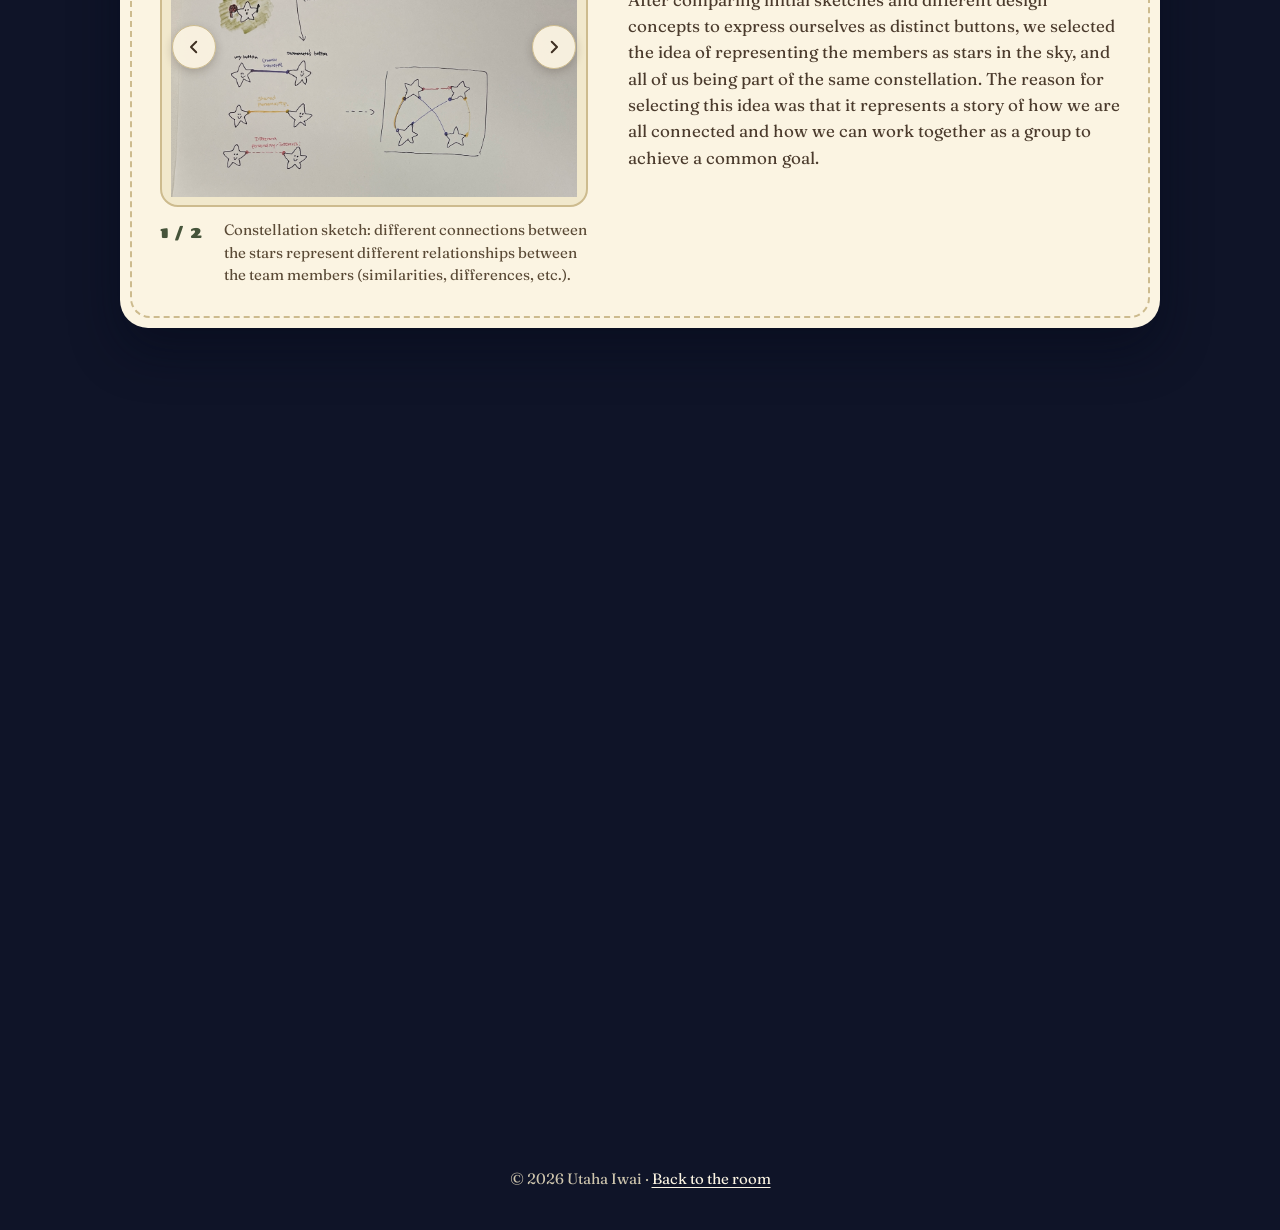
==== commit 35434d86: "reviced styling" ====
--- a/family-of-buttons.html
+++ b/family-of-buttons.html
@@ -1,218 +1,305 @@
 <!DOCTYPE html>
 <html lang="en">
-
 <head>
   <meta charset="UTF-8">
   <meta name="viewport" content="width=device-width, initial-scale=1">
-  <title>Family of Buttons — Utaha</title>
-  <meta name="description" content="Family of Buttons, a CPSC 581 group project.">
-  <link rel="stylesheet" href="style.css">
+  <title>Family of Buttons · Utaha Iwai</title>
+  <meta name="description" content="Family of Buttons, a CPSC 581 group project: one button per teammate, designed as stars in a shared constellation.">
+  <meta name="theme-color" content="#0F1428">
+  <link rel="icon" href="data:image/svg+xml,%3Csvg xmlns='http://www.w3.org/2000/svg' viewBox='-12 -12 24 24'%3E%3Cpath d='M0 -12 L3 -3 L12 0 L3 3 L0 12 L-3 3 L-12 0 L-3 -3 Z' fill='%23FFE9A8'/%3E%3C/svg%3E">
+  <link rel="preconnect" href="https://fonts.googleapis.com">
+  <link rel="preconnect" href="https://fonts.gstatic.com" crossorigin>
+  <link rel="stylesheet" href="https://fonts.googleapis.com/css2?family=Fraunces:opsz,wght@9..144,400;9..144,600&family=Chango&display=swap">
+  <link rel="stylesheet" href="css/project.css">
+  <script>document.documentElement.classList.add('js');</script>
 </head>
 
+<!--
+  HOW TO MAKE THE NEXT PROJECT PAGE
+  1. Duplicate this file (e.g. my-next-project.html).
+  2. Change the <title>, description, hero text and the four sections.
+  3. Keep css/project.css and js/project.js as they are. They work for any project.
+  4. Carousel images: one <figure class="slide"> per image. Put the text that
+     appears under the image in data-caption, and write a short alt for the image.
+-->
+
 <body>
-  <a class="skip-link" href="#main">Skip to content</a>
-
-  <header class="navbar">
-    <nav aria-label="Main">
-      <ul class="nav-links">
-        <li><a href="index.html#home">Home</a></li>
-        <li><a href="index.html#about">About</a></li>
-        <li><a href="projects.html" aria-current="page">Projects</a></li>
-        <li><a href="index.html#contact">Contact</a></li>
-      </ul>
-    </nav>
-  </header>
-
-  <main id="main">
-    <div class="container page-title">
-      <h1 class="sky-heading wide">FAMILY OF BUTTONS</h1>
-      <h2 class="sky-subheading">(CPSC581 GROUP PROJECT 1)</h2>
-      <!-- <p style="color: white;"> Team: Utaha, Ishika, Linden, Yasmin</p> -->
+  <div class="sky" aria-hidden="true"></div>
+
+  <div class="page">
+    <a class="skip" href="#main">Skip to content</a>
+
+    <div class="topbar">
+      <!-- index.html#code returns to the room with the code projects card already open -->
+      <a class="pill" href="index.html#code">
+        <svg viewBox="0 0 24 24" fill="none" stroke="currentColor" stroke-width="2.4" stroke-linecap="round" stroke-linejoin="round" aria-hidden="true"><polyline points="15 5 8 12 15 19"/></svg>
+        Back to the room
+      </a>
+      <nav class="jump" aria-label="On this page">
+        <a href="#overview">Overview</a>
+        <a href="#ideation">Ideation</a>
+        <a href="#decision">Design decision</a>
+        <a href="#final">Final product</a>
+      </nav>
     </div>
 
-    <section class="detail-block" aria-labelledby="overview-title">
-      <div class="container">
-        <h2 class="sky-subheading" id="overview-title">Project Overview</h2>
-        <div class="panel overview-panel">
-          <p>
-            Sketch, design, implement, and document a web/software application in which the interaction
-            centres around exactly one button per team member, such that:
-          <ul>
-            <li>Each button represents one team member’s personality or likeness in some way</li>
-            <li>Interactions with the application reveal aspects of the dynamics between the team
-              members, e.g., highlighting similarities/differences between {experiences, values,
-              personalities} of the team members.</li>
+    <header class="hero">
+      <p class="kicker">CPSC 581 · Group project 1</p>
+      <h1>Family of Buttons</h1>
+      <!-- <p class="tagline">Four teammates, four stars, one constellation.</p> -->
+
+      <!-- the team, drawn as a constellation -->
+      <svg class="constellation" viewBox="0 -20 520 150" role="img" aria-label="Team constellation: Utaha, Ishika, Linden and Yasmin">
+        <path class="c-line" pathLength="1" d="M50 84 L178 34 L330 90 L470 38"/>
+        <path class="c-line" pathLength="1" style="animation-delay:1.4s" d="M178 34 L470 38"/>
+
+        <g transform="translate(50 84)">
+          <circle class="c-halo" r="19"/>
+          <path class="c-spark" d="M0 -11 L3 -3 L11 0 L3 3 L0 11 L-3 3 L-11 0 L-3 -3 Z"/>
+        </g>
+        <g transform="translate(178 34)">
+          <circle class="c-halo" r="19"/>
+          <path class="c-spark" style="animation-delay:.8s" d="M0 -11 L3 -3 L11 0 L3 3 L0 11 L-3 3 L-11 0 L-3 -3 Z"/>
+        </g>
+        <g transform="translate(330 90)">
+          <circle class="c-halo" r="19"/>
+          <path class="c-spark" style="animation-delay:1.6s" d="M0 -11 L3 -3 L11 0 L3 3 L0 11 L-3 3 L-11 0 L-3 -3 Z"/>
+        </g>
+        <g transform="translate(470 38)">
+          <circle class="c-halo" r="19"/>
+          <path class="c-spark" style="animation-delay:2.4s" d="M0 -11 L3 -3 L11 0 L3 3 L0 11 L-3 3 L-11 0 L-3 -3 Z"/>
+        </g>
+
+        <text class="c-name" x="50" y="120">Utaha</text>
+        <text class="c-name" x="178" y="4">Ishika</text>
+        <text class="c-name" x="330" y="124">Linden</text>
+        <text class="c-name" x="470" y="8">Yasmin</text>
+      </svg>
+
+      <div class="cta">
+        <a class="btn" href="https://ishikaghosh04.github.io/CPSC581A1/" target="_blank" rel="noopener noreferrer">
+          See the product online
+          <svg viewBox="0 0 24 24" fill="none" stroke="currentColor" stroke-width="2.4" stroke-linecap="round" stroke-linejoin="round" aria-hidden="true"><path d="M7 17 L17 7 M8 7 H17 V16"/></svg>
+          <span class="sr-only">(opens in a new tab)</span>
+        </a>
+        <a class="btn ghost" href="https://github.com/ishikaghosh04/CPSC581A1" target="_blank" rel="noopener noreferrer">
+          GitHub repo
+          <svg viewBox="0 0 24 24" fill="none" stroke="currentColor" stroke-width="2.4" stroke-linecap="round" stroke-linejoin="round" aria-hidden="true"><path d="M7 17 L17 7 M8 7 H17 V16"/></svg>
+          <span class="sr-only">(opens in a new tab)</span>
+        </a>
+      </div>
+    </header>
+
+    <main id="main">
+
+      <!-- ============ Overview ============ -->
+      <section class="sheet reveal" id="overview" aria-labelledby="overview-title">
+        <div class="copy">
+          <p class="eyebrow">
+            <svg class="spark" viewBox="-12 -12 24 24" aria-hidden="true"><path d="M0 -12 L3 -3 L12 0 L3 3 L0 12 L-3 3 L-12 0 L-3 -3 Z" fill="currentColor"/></svg>
+            the brief
+          </p>
+          <h2 id="overview-title">Project overview</h2>
+          <p>Sketch, design, implement, and document a web/software application in which the interaction centres around exactly one button per team member, such that:</p>
+          <ul class="star-list">
+            <li>Each button represents one team member’s personality or likeness in some way.</li>
+            <li>Interactions with the application reveal aspects of the dynamics between the team members, e.g., highlighting similarities/differences between {experiences, values, personalities} of the team members.</li>
           </ul>
-          </p>
         </div>
-      </div>
-    </section>
-
-    <section class="detail-block" aria-labelledby="sketches-title">
-      <div class="container detail-grid">
-        <div>
-          <h2 class="sky-subheading" id="sketches-title">Initial Ideation</h2>
-          <div class="panel">
-            <p>During the initial ideation phase, we first brainstormed our personalities as well as our hobbies to
-              create unique button designs that reflect each team member's characteristics.
-              We then sketched out our ideas and created sketches to visualize the button designs and their
-              interactions.
-              The sketches helped us to refine our ideas and select the best concepts for implementation.</p>
+      </section>
+
+      <!-- ============ Initial ideation ============ -->
+      <section class="sheet reveal" id="ideation" aria-labelledby="ideation-title">
+        <div class="split">
+          <div class="copy">
+            <p class="eyebrow">
+              <svg class="spark" viewBox="-12 -12 24 24" aria-hidden="true"><path d="M0 -12 L3 -3 L12 0 L3 3 L0 12 L-3 3 L-12 0 L-3 -3 Z" fill="currentColor"/></svg>
+              first sketches
             </p>
+            <h2 id="ideation-title">Initial ideation</h2>
+            <p>During the initial ideation phase, we first brainstormed our personalities as well as our hobbies to create unique button designs that reflect each team member's characteristics. We then sketched out our ideas and created sketches to visualize the button designs and their interactions. The sketches helped us to refine our ideas and select the best concepts for implementation.</p>
+          </div>
+
+          <div class="carousel" data-carousel role="group" aria-roledescription="carousel" aria-label="Initial sketches">
+            <div class="viewport">
+              <div class="track">
+                <figure class="slide" role="group" aria-roledescription="slide" aria-label="1 of 3"
+                  data-caption="Reaction sketch: if a person is a leader type, clicking on their button will burst everyone else's buttons (like a chain reaction).">
+                  <button class="zoom" type="button" aria-haspopup="dialog">
+                    <img src="assets/family-of-buttons/ideation-gallery/ideation1.jpg" alt="Sketch of the chain-reaction idea, where one button bursts the others">
+                  </button>
+                </figure>
+                <figure class="slide" role="group" aria-roledescription="slide" aria-label="2 of 3"
+                  data-caption="Pressing a button causes a character to dress up and act out in a way that represents their personality and hobbies.">
+                  <button class="zoom" type="button" aria-haspopup="dialog">
+                    <img src="assets/family-of-buttons/ideation-gallery/ideation2.jpg" alt="Sketch of a character dressing up when its button is pressed" loading="lazy">
+                  </button>
+                </figure>
+                <figure class="slide" role="group" aria-roledescription="slide" aria-label="3 of 3"
+                  data-caption="RPG game theme: each button represents a character in a game, and clicking on their button will trigger an action that reflects their personality to help the team achieve a common goal.">
+                  <button class="zoom" type="button" aria-haspopup="dialog">
+                    <img src="assets/family-of-buttons/ideation-gallery/ideation3.jpg" alt="Sketch of the RPG idea, with each button as a game character" loading="lazy">
+                  </button>
+                </figure>
+              </div>
+              <button class="arrow prev" type="button" aria-label="Previous image">
+                <svg viewBox="0 0 24 24" fill="none" stroke="currentColor" stroke-width="2.6" stroke-linecap="round" stroke-linejoin="round" aria-hidden="true"><polyline points="15 5 8 12 15 19"/></svg>
+              </button>
+              <button class="arrow next" type="button" aria-label="Next image">
+                <svg viewBox="0 0 24 24" fill="none" stroke="currentColor" stroke-width="2.6" stroke-linecap="round" stroke-linejoin="round" aria-hidden="true"><polyline points="9 5 16 12 9 19"/></svg>
+              </button>
+            </div>
+            <div class="meta">
+              <span class="count" aria-hidden="true">1 / 3</span>
+              <p class="caption">Reaction sketch: if a person is a leader type, clicking on their button will burst everyone else's buttons (like a chain reaction).</p>
+            </div>
           </div>
         </div>
-        <div class="carousel" data-carousel tabindex="0" aria-label="Initial sketches gallery">
-          <button class="arrow prev" type="button" aria-label="Previous image">
-            <svg viewBox="0 0 30 44" aria-hidden="true">
-              <polyline points="26,3 4,22 26,41" />
-            </svg>
-          </button>
-          <div class="viewport">
-            <!-- <figure class="slide" data-caption="caption 1" style="margin:0">
-              <div class="ph">image 1</div>
-            </figure> -->
-            <figure class="slide"
-              data-caption="image 1: reaction sketch - if a person is a leader type, clicking on their button will burst everyone else's buttons (like a chain reaction)"
-              style="margin:0">
-              <img src="assets/family-of-buttons/ideation-gallery/ideation1.jpg" alt="Describe the image">
-            </figure>
-            <figure class="slide"
-              data-caption="image 2: pressing a button causes a character to dress up and act out in a way that represents their personality and hobbies"
-              style="margin:0">
-              <img src="assets/family-of-buttons/ideation-gallery/ideation2.jpg" alt="Describe the image">
-            </figure>
-            <figure class="slide"
-              data-caption="image 3: RPG game theme - each button represents a character in a game, and clicking on their button will trigger an action that reflects their personality to help the team achieve a common goal"
-              style="margin:0">
-              <img src="assets/family-of-buttons/ideation-gallery/ideation3.jpg" alt="Describe the image">
-            </figure>
-          </div>
-          <button class="arrow next" type="button" aria-label="Next image">
-            <svg viewBox="0 0 30 44" aria-hidden="true">
-              <polyline points="4,3 26,22 4,41" />
-            </svg>
-          </button>
-          <p class="caption" aria-live="polite"></p>
+      </section>
+
+      <!-- ============ Design decision ============ -->
+      <section class="sheet reveal" id="decision" aria-labelledby="decision-title">
+        <div class="split flip">
+          <div class="copy">
+            <p class="eyebrow">
+              <svg class="spark" viewBox="-12 -12 24 24" aria-hidden="true"><path d="M0 -12 L3 -3 L12 0 L3 3 L0 12 L-3 3 L-12 0 L-3 -3 Z" fill="currentColor"/></svg>
+              choosing a direction
+            </p>
+            <h2 id="decision-title">Design decision</h2>
+            <p>After comparing initial sketches and different design concepts to express ourselves as distinct buttons, we selected the idea of representing the members as stars in the sky, and all of us being part of the same constellation. The reason for selecting this idea was that it represents a story of how we are all connected and how we can work together as a group to achieve a common goal.</p>
+          </div>
+
+          <div class="carousel" data-carousel role="group" aria-roledescription="carousel" aria-label="Design decision sketches">
+            <div class="viewport">
+              <div class="track">
+                <figure class="slide" role="group" aria-roledescription="slide" aria-label="1 of 2"
+                  data-caption="Constellation sketch: different connections between the stars represent different relationships between the team members (similarities, differences, etc.).">
+                  <button class="zoom" type="button" aria-haspopup="dialog">
+                    <img src="assets/family-of-buttons/design-decision-gallery/design-decision1.jpg" alt="Sketch of a constellation connecting the team's stars">
+                  </button>
+                </figure>
+                <figure class="slide" role="group" aria-roledescription="slide" aria-label="2 of 2"
+                  data-caption="States of my star button: shy and introverted, but gains confidence as the user keeps interacting with it."
+                  >
+                  <button class="zoom" type="button" aria-haspopup="dialog">
+                    <img src="assets/family-of-buttons/design-decision-gallery/design-decision2.jpg" alt="Sketches of a star button changing from shy to confident" loading="lazy">
+                  </button>
+                </figure>
+              </div>
+              <button class="arrow prev" type="button" aria-label="Previous image">
+                <svg viewBox="0 0 24 24" fill="none" stroke="currentColor" stroke-width="2.6" stroke-linecap="round" stroke-linejoin="round" aria-hidden="true"><polyline points="15 5 8 12 15 19"/></svg>
+              </button>
+              <button class="arrow next" type="button" aria-label="Next image">
+                <svg viewBox="0 0 24 24" fill="none" stroke="currentColor" stroke-width="2.6" stroke-linecap="round" stroke-linejoin="round" aria-hidden="true"><polyline points="9 5 16 12 9 19"/></svg>
+              </button>
+            </div>
+            <div class="meta">
+              <span class="count" aria-hidden="true">1 / 2</span>
+              <p class="caption">Constellation sketch: different connections between the stars represent different relationships between the team members (similarities, differences, etc.).</p>
+            </div>
+          </div>
         </div>
-      </div>
-    </section>
-
-    <section class="detail-block" aria-labelledby="design-decision-title">
-      <div class="container detail-grid">
-        <div>
-          <h2 class="sky-subheading" id="design-decision-title">Design Decision</h2>
-          <div class="panel">
-            <p>After comparing initial sketches and different design concepts to express ourselves as distinct buttons,
-              we selected the idea of representing the members as stars in the sky, and all of us being part of the same
-              constellation.
-              The reason for selecting this idea was that it represensts a story of how we are all connected and how we
-              can work together as a group to achieve a common goal.
+      </section>
+
+      <!-- ============ Final product ============ -->
+      <section class="sheet reveal" id="final" aria-labelledby="final-title">
+        <div class="split">
+          <div class="copy">
+            <p class="eyebrow">
+              <svg class="spark" viewBox="-12 -12 24 24" aria-hidden="true"><path d="M0 -12 L3 -3 L12 0 L3 3 L0 12 L-3 3 L-12 0 L-3 -3 Z" fill="currentColor"/></svg>
+              the finished sky
             </p>
+            <h2 id="final-title">Final product</h2>
+            <p>For the final product, we used Figma to create background designs and digitally drew the interactive elements, including different star states. To showcase our team to its fullest extent, these features were implemented:</p>
+            <ul class="star-list">
+              <li>Clicking on a star reveals that person's characteristics and hobbies.</li>
+              <li>Different reaction times to hovering depending on the personality of the person: extraverts have a faster reaction time.</li>
+              <li>Dragging a star close to the sun/moon reveals that person's lifestyle (morning/night person).</li>
+              <li>Selecting two or more stars highlights shared hobbies and a descriptive caption about their personality.</li>
+            </ul>
+            <p>Our stars not only represent our personalities, but also our relationships with each other with respect to the constellation theme.</p>
+            <p>
+              <a href="https://github.com/ishikaghosh04/CPSC581A1" target="_blank" rel="noopener noreferrer">Visit the GitHub repo<span class="sr-only"> (opens in a new tab)</span></a>
+              or
+              <a href="https://ishikaghosh04.github.io/CPSC581A1/" target="_blank" rel="noopener noreferrer">see the product online<span class="sr-only"> (opens in a new tab)</span></a>.
+            </p>
+          </div>
+
+          <div class="carousel" data-carousel role="group" aria-roledescription="carousel" aria-label="Final product screenshots">
+            <div class="viewport">
+              <div class="track">
+                <figure class="slide" role="group" aria-roledescription="slide" aria-label="1 of 6"
+                  data-caption="Default screen: stars impersonating each of the members float in the sky.">
+                  <button class="zoom" type="button" aria-haspopup="dialog">
+                    <img src="assets/family-of-buttons/product-gallery/product1.png" alt="Screenshot of the default sky with a star for each team member">
+                  </button>
+                </figure>
+                <figure class="slide" role="group" aria-roledescription="slide" aria-label="2 of 6"
+                  data-caption="Star states: hovering and clicking reveals that person's characteristics and hobbies.">
+                  <button class="zoom" type="button" aria-haspopup="dialog">
+                    <img src="assets/family-of-buttons/product-gallery/product2.png" alt="Screenshot of a star's hover and click states" loading="lazy">
+                  </button>
+                </figure>
+                <figure class="slide" role="group" aria-roledescription="slide" aria-label="3 of 6"
+                  data-caption="Dragging stars: dragging a star close to the sun/moon reveals that person's lifestyle (morning/night person)."
+                  >
+                  <button class="zoom" type="button" aria-haspopup="dialog">
+                    <img src="assets/family-of-buttons/product-gallery/product3.png" alt="Screenshot of a star being dragged toward the sun or moon" loading="lazy">
+                  </button>
+                </figure>
+                <figure class="slide" role="group" aria-roledescription="slide" aria-label="4 of 6"
+                  data-caption="Connection (1): selecting two stars highlights shared hobbies and a descriptive caption about their personality.">
+                  <button class="zoom" type="button" aria-haspopup="dialog">
+                    <img src="assets/family-of-buttons/product-gallery/product4.png" alt="Screenshot of two selected stars with shared hobbies highlighted" loading="lazy">
+                  </button>
+                </figure>
+                <figure class="slide" role="group" aria-roledescription="slide" aria-label="5 of 6"
+                  data-caption="Connection (2): selecting more stars highlights their relationships.">
+                  <button class="zoom" type="button" aria-haspopup="dialog">
+                    <img src="assets/family-of-buttons/product-gallery/product5.png" alt="Screenshot of several selected stars and their relationships" loading="lazy">
+                  </button>
+                </figure>
+                <figure class="slide" role="group" aria-roledescription="slide" aria-label="6 of 6"
+                  data-caption="Final view: all stars connected in a network.">
+                  <button class="zoom" type="button" aria-haspopup="dialog">
+                    <img src="assets/family-of-buttons/product-gallery/product6.png" alt="Screenshot of all the stars connected as one constellation" loading="lazy">
+                  </button>
+                </figure>
+              </div>
+              <button class="arrow prev" type="button" aria-label="Previous image">
+                <svg viewBox="0 0 24 24" fill="none" stroke="currentColor" stroke-width="2.6" stroke-linecap="round" stroke-linejoin="round" aria-hidden="true"><polyline points="15 5 8 12 15 19"/></svg>
+              </button>
+              <button class="arrow next" type="button" aria-label="Next image">
+                <svg viewBox="0 0 24 24" fill="none" stroke="currentColor" stroke-width="2.6" stroke-linecap="round" stroke-linejoin="round" aria-hidden="true"><polyline points="9 5 16 12 9 19"/></svg>
+              </button>
+            </div>
+            <div class="meta">
+              <span class="count" aria-hidden="true">1 / 6</span>
+              <p class="caption">Default screen: stars impersonating each of the members float in the sky.</p>
+            </div>
           </div>
         </div>
-        <div class="carousel" data-carousel tabindex="0" aria-label="design-decision gallery">
-          <button class="arrow prev" type="button" aria-label="Previous image">
-            <svg viewBox="0 0 30 44" aria-hidden="true">
-              <polyline points="26,3 4,22 26,41" />
-            </svg>
-          </button>
-          <div class="viewport">
-            <figure class="slide"
-              data-caption="image 1: constellation sketch - different connections between the stars represent different relationships between the team members (similarities, differences, etc.,)"
-              style="margin:0">
-              <img src="assets/family-of-buttons/design-decision-gallery/design-decision1.jpg" alt="Describe the image">
-            </figure>
-            <figure class="slide"
-              data-caption="image 2: states of my star button - shy and introverted, but gains confidence as the user keeps interacting with it"
-              style="margin:0">
-              <img src="assets/family-of-buttons/design-decision-gallery/design-decision2.jpg" alt="Describe the image">
-            </figure>
-          </div>
-          <button class="arrow next" type="button" aria-label="Next image">
-            <svg viewBox="0 0 30 44" aria-hidden="true">
-              <polyline points="4,3 26,22 4,41" />
-            </svg>
-          </button>
-          <p class="caption" aria-live="polite"></p>
-        </div>
-      </div>
-    </section>
-
-    <section class="detail-block" aria-labelledby="final-title">
-      <div class="container detail-grid">
-        <div>
-          <h2 class="sky-subheading" id="final-title">Final Product</h2>
-
-          <div class="panel">
-            <p>For the final product, we utilized Figma to create background designs and degitally drew the interactive
-              elements including different star states. To showcase our team to its fullest extent, below features were
-              implemented:
-            <ul class="unordered-list" id="final-features">
-              <li>Clicking on a star reveals that person's characteristics and hobbies</li>
-              <li>Different reaction times to hovering depending on the personality of the person - extraverts have a
-                faster reaction time</li>
-              <li>Dragging a star close to the sun/moon reveals that person's lifestyle (morning/night person)</li>
-              <li>Selecting two stars or more highlights shared hobbies and descriptive caption about their personality
-              </li>
-            </ul>
-            Our stars not only represent our personalities, but also our relationships with each other with respect to
-            the constellation theme.
-            </p>
-            <a href="https://ishikaghosh04.github.io/CPSC581A1/"" target=" _blank" rel="noopener noreferrer">See the
-              product online</a>
-          </div>
-        </div>
-        <div class="carousel" data-carousel tabindex="0" aria-label="Final product gallery">
-          <button class="arrow prev" type="button" aria-label="Previous image">
-            <svg viewBox="0 0 30 44" aria-hidden="true">
-              <polyline points="26,3 4,22 26,41" />
-            </svg>
-          </button>
-          <div class="viewport">
-            <figure class="slide"
-              data-caption="image 1: default screen - stars inpersonating each of the members float in the sky"
-              style="margin:0">
-              <img src="assets/family-of-buttons/product-gallery/product1.png" alt="Describe the image">
-            </figure>
-            <figure class="slide"
-              data-caption="image 2: star states - hovering and clicking reveals that person's characteristics and hobbies"
-              style="margin:0">
-              <img src="assets/family-of-buttons/product-gallery/product2.png" alt="Describe the image">
-            </figure>
-            <figure class="slide"
-              data-caption="image 3: dragging stars - dragging a star close to the sun/moon reveals that person's life style (morning/night person)"
-              style="margin:0">
-              <img src="assets/family-of-buttons/product-gallery/product3.png" alt="Describe the image">
-            </figure>
-            <figure class="slide"
-              data-caption="image 4: connection(1) - selecting two stars highlight shared hobbies and descriptive caption about thier personality"
-              style="margin:0">
-              <img src="assets/family-of-buttons/product-gallery/product4.png" alt="Describe the image">
-            </figure>
-            <figure class="slide"
-              data-caption="image 5: connection(2) - selecting more stars highlights their relationships"
-              style="margin:0">
-              <img src="assets/family-of-buttons/product-gallery/product5.png" alt="Describe the image">
-            </figure>
-            <figure class="slide" data-caption="image 6: final view - all stars connected in a network"
-              style="margin:0">
-              <img src="assets/family-of-buttons/product-gallery/product6.png" alt="Describe the image">
-            </figure>
-          </div>
-          <button class="arrow next" type="button" aria-label="Next image">
-            <svg viewBox="0 0 30 44" aria-hidden="true">
-              <polyline points="4,3 26,22 4,41" />
-            </svg>
-          </button>
-          <p class="caption" aria-live="polite"></p>
-        </div>
-      </div>
-    </section>
-  </main>
-
-  <footer class="footer">© <span id="year">2026</span></footer>
-
-  <script src="script.js"></script>
+      </section>
+
+    </main>
+
+    <footer class="foot">
+      © <span id="year">2026</span> Utaha Iwai ·
+      <a href="index.html#code">Back to the room</a>
+    </footer>
+  </div>
+
+  <!-- enlarged image viewer (opens when a picture is clicked) -->
+  <dialog id="lightbox" class="lightbox" aria-label="Enlarged image">
+    <div class="lb-inner">
+      <img alt="">
+      <p class="lb-caption"></p>
+      <form method="dialog">
+        <button class="lb-close" aria-label="Close enlarged image">×</button>
+      </form>
+    </div>
+  </dialog>
+
+  <script src="js/project.js"></script>
 </body>
-
-</html>+</html>
--- a/css/project.css
+++ b/css/project.css
@@ -0,0 +1,491 @@
+/* =====================================================================
+   project.css: styles for individual project pages.
+   Written for Family of Buttons, but nothing in here is specific to it,
+   so future project pages can reuse this file as is.
+   ===================================================================== */
+
+:root {
+  --ink: #3E2F22;
+  --ink-soft: #4A3A2C;
+  --ink-muted: #5A4A36;
+  --moss: #46543A;
+  --terra: #C46F3F;
+  --terra-dark: #9A4F1F;
+  --paper: #FBF4E2;
+  --cream: #F1E8CC;
+  --line: #CDBB8E;
+  --gold: #E3C58A;
+  --star: #FFE9A8;
+  --sky-1: #2B3159;
+  --sky-2: #1B2140;
+  --sky-3: #0F1428;
+  --font-body: 'Fraunces', Georgia, 'Times New Roman', serif;
+  --font-display: 'Chango', 'Arial Rounded MT Bold', system-ui, sans-serif;
+}
+
+*, *::before, *::after { box-sizing: border-box; }
+
+html {
+  scroll-behavior: smooth;
+  -webkit-text-size-adjust: 100%;
+}
+
+body {
+  margin: 0;
+  min-height: 100vh;
+  overflow-x: hidden;
+  font-family: var(--font-body);
+  line-height: 1.55;
+  color: var(--paper);
+  background: var(--sky-3);
+}
+
+/* ---------- Night sky behind everything ---------- */
+.sky {
+  position: fixed;
+  inset: 0;
+  z-index: 0;
+  pointer-events: none;
+  background: radial-gradient(120% 80% at 50% -10%, var(--sky-1) 0%, var(--sky-2) 48%, var(--sky-3) 100%);
+}
+.sky span {
+  position: absolute;
+  border-radius: 50%;
+  background: var(--paper);
+  opacity: .5;
+  animation: twinkle ease-in-out infinite;
+}
+@keyframes twinkle {
+  0%, 100% { opacity: .15; transform: scale(.8); }
+  50%      { opacity: .95; transform: scale(1.15); }
+}
+
+.page { position: relative; z-index: 1; }
+
+/* ---------- Small utilities ---------- */
+.sr-only {
+  position: absolute; width: 1px; height: 1px; margin: -1px; padding: 0;
+  overflow: hidden; clip: rect(0 0 0 0); white-space: nowrap; border: 0;
+}
+.skip {
+  position: absolute; left: 12px; top: -64px; z-index: 50;
+  background: var(--paper); color: var(--ink);
+  padding: 10px 16px; border-radius: 99px;
+  font-family: var(--font-display); font-size: 15px; text-decoration: none;
+}
+.skip:focus { top: 12px; }
+
+:focus-visible { outline: 3px solid var(--star); outline-offset: 3px; }
+.sheet :focus-visible { outline-color: var(--terra); }
+
+.spark { width: 14px; height: 14px; flex: none; }
+
+/* ---------- Top bar ---------- */
+.topbar {
+  max-width: 1080px;
+  margin: 0 auto;
+  padding: 18px 20px 0;
+  display: flex;
+  align-items: center;
+  justify-content: space-between;
+  gap: 12px 16px;
+  flex-wrap: wrap;
+}
+
+.pill {
+  display: inline-flex;
+  align-items: center;
+  gap: 8px;
+  min-height: 44px;
+  padding: 0 18px;
+  border-radius: 99px;
+  background: var(--paper);
+  color: var(--ink);
+  font-family: var(--font-display);
+  font-size: 15px;
+  line-height: 1;
+  text-decoration: none;
+  box-shadow: 0 3px 10px rgba(0, 0, 0, .28);
+  transition: transform .15s ease;
+}
+.pill:hover { transform: translateY(-2px); }
+.pill svg { width: 16px; height: 16px; flex: none; }
+
+.jump { display: flex; gap: 8px; flex-wrap: wrap; }
+.jump a {
+  display: inline-flex;
+  align-items: center;
+  min-height: 44px;
+  padding: 0 16px;
+  border-radius: 99px;
+  border: 1.5px solid rgba(251, 244, 226, .35);
+  color: var(--paper);
+  font-family: var(--font-display);
+  font-size: 14px;
+  line-height: 1;
+  text-decoration: none;
+}
+.jump a:hover { background: rgba(251, 244, 226, .12); }
+
+/* ---------- Hero ---------- */
+.hero {
+  max-width: 1080px;
+  margin: 0 auto;
+  padding: 36px 20px 44px;
+  text-align: center;
+}
+.kicker {
+  margin: 0 0 12px;
+  font-family: var(--font-display);
+  font-size: 16px;
+  color: var(--gold);
+}
+h1 {
+  margin: 0;
+  font-size: clamp(40px, 8vw, 76px);
+  font-weight: 600;
+  line-height: 1.02;
+  color: var(--paper);
+}
+.tagline {
+  margin: 14px auto 0;
+  max-width: 44ch;
+  font-size: clamp(17px, 2.4vw, 22px);
+  color: #E9DFC4;
+}
+
+.constellation {
+  display: block;
+  width: min(520px, 100%);
+  height: auto;
+  margin: 28px auto 8px;
+  overflow: visible;
+}
+.c-line {
+  fill: none;
+  stroke: var(--star);
+  stroke-opacity: .55;
+  stroke-width: 1.5;
+  stroke-linecap: round;
+  stroke-dasharray: 1;
+  stroke-dashoffset: 1;
+  animation: draw 1.8s .3s ease forwards;
+}
+@keyframes draw { to { stroke-dashoffset: 0; } }
+
+.c-halo { fill: var(--star); opacity: .14; }
+.c-spark {
+  fill: var(--star);
+  transform-box: fill-box;
+  transform-origin: center;
+  animation: pulse 3.4s ease-in-out infinite;
+}
+@keyframes pulse {
+  0%, 100% { transform: scale(1) rotate(0deg); }
+  50%      { transform: scale(1.22) rotate(8deg); }
+}
+.c-name {
+  font-family: var(--font-display);
+  font-size: 20px;
+  fill: var(--paper);
+  text-anchor: middle;
+}
+
+.cta {
+  display: flex;
+  justify-content: center;
+  gap: 12px;
+  flex-wrap: wrap;
+  margin-top: 26px;
+}
+.btn {
+  display: inline-flex;
+  align-items: center;
+  gap: 8px;
+  min-height: 48px;
+  padding: 0 22px;
+  border-radius: 99px;
+  font-family: var(--font-display);
+  font-size: 15px;
+  line-height: 1;
+  text-decoration: none;
+  background: var(--paper);
+  color: var(--ink);
+  border: 2px solid var(--paper);
+  transition: transform .15s ease, background .15s ease;
+}
+.btn:hover { transform: translateY(-2px); }
+.btn.ghost { background: transparent; color: var(--paper); border-color: rgba(251, 244, 226, .6); }
+.btn.ghost:hover { background: rgba(251, 244, 226, .12); }
+.btn svg { width: 16px; height: 16px; flex: none; }
+
+/* ---------- Content sheets ---------- */
+main {
+  max-width: 1080px;
+  margin: 0 auto;
+  padding: 0 20px 56px;
+  display: flex;
+  flex-direction: column;
+  gap: 28px;
+}
+
+.sheet {
+  position: relative;
+  padding: 40px;
+  border-radius: 28px;
+  background: var(--paper);
+  color: var(--ink);
+  box-shadow: 0 22px 50px rgba(5, 8, 24, .45);
+  scroll-margin-top: 24px;
+}
+.sheet::before {
+  content: "";
+  position: absolute;
+  inset: 10px;
+  border: 2px dashed var(--line);
+  border-radius: 20px;
+  pointer-events: none;
+}
+
+.split {
+  position: relative;
+  display: grid;
+  grid-template-columns: minmax(0, 1fr);
+  gap: 32px;
+  align-items: start;
+}
+@media (min-width: 900px) {
+  .split { grid-template-columns: minmax(0, 1fr) minmax(0, 1.15fr); gap: 40px; }
+  .split.flip .copy { order: 2; }
+}
+
+.eyebrow {
+  display: flex;
+  align-items: center;
+  gap: 8px;
+  margin: 0 0 6px;
+  font-family: var(--font-display);
+  font-size: 16px;
+  color: var(--moss);
+}
+.eyebrow .spark { color: var(--terra); }
+
+h2 {
+  margin: 0 0 16px;
+  font-size: clamp(28px, 4vw, 40px);
+  font-weight: 600;
+  line-height: 1.1;
+}
+
+.copy p, .copy li { font-size: 17px; color: var(--ink-soft); }
+.copy p { margin: 0 0 14px; }
+.copy p:last-child { margin-bottom: 0; }
+.copy a { color: var(--terra-dark); text-underline-offset: 3px; }
+
+.star-list {
+  list-style: none;
+  margin: 0 0 16px;
+  padding: 0;
+  display: grid;
+  gap: 10px;
+}
+.star-list li { position: relative; padding-left: 30px; }
+.star-list li::before {
+  content: "";
+  position: absolute;
+  left: 0;
+  top: .38em;
+  width: 17px;
+  height: 17px;
+  background: url("data:image/svg+xml,%3Csvg xmlns='http://www.w3.org/2000/svg' viewBox='-12 -12 24 24'%3E%3Cpath d='M0 -12 L3 -3 L12 0 L3 3 L0 12 L-3 3 L-12 0 L-3 -3 Z' fill='%23C46F3F'/%3E%3C/svg%3E") center / contain no-repeat;
+}
+
+/* ---------- Carousel ---------- */
+.carousel { position: relative; min-width: 0; }
+
+.viewport {
+  position: relative;
+  overflow: hidden;
+  aspect-ratio: 4 / 3;
+  border-radius: 18px;
+  border: 2px solid var(--line);
+  background: var(--cream);
+  touch-action: pan-y;
+}
+.track {
+  display: flex;
+  height: 100%;
+  transition: transform .45s cubic-bezier(.4, .1, .2, 1);
+}
+.slide {
+  position: relative;
+  flex: 0 0 100%;
+  height: 100%;
+  margin: 0;
+}
+
+.zoom {
+  display: block;
+  width: 100%;
+  height: 100%;
+  margin: 0;
+  padding: 8px;
+  border: 0;
+  background: transparent;
+  cursor: zoom-in;
+}
+.zoom:focus-visible { outline-offset: -4px; }
+.zoom img {
+  display: block;
+  width: 100%;
+  height: 100%;
+  object-fit: contain;
+}
+
+/* shown when an image file can't be found */
+.slide.is-missing .zoom img { visibility: hidden; }
+.slide.is-missing::after {
+  content: attr(data-missing);
+  position: absolute;
+  inset: 0;
+  display: grid;
+  place-items: center;
+  padding: 28px;
+  text-align: center;
+  font-family: var(--font-display);
+  font-size: 15px;
+  line-height: 1.4;
+  color: var(--ink-muted);
+  pointer-events: none;
+}
+
+.arrow {
+  position: absolute;
+  top: 50%;
+  z-index: 2;
+  width: 44px;
+  height: 44px;
+  margin-top: -22px;
+  padding: 0;
+  display: grid;
+  place-items: center;
+  border-radius: 50%;
+  border: 1.5px solid var(--line);
+  background: rgba(251, 244, 226, .94);
+  color: var(--ink);
+  cursor: pointer;
+  box-shadow: 0 3px 10px rgba(40, 28, 16, .22);
+  transition: transform .15s ease;
+}
+.arrow:hover { transform: scale(1.08); }
+.arrow svg { width: 18px; height: 18px; }
+.arrow.prev { left: 10px; }
+.arrow.next { right: 10px; }
+
+.meta {
+  display: flex;
+  align-items: flex-start;
+  gap: 14px;
+  margin-top: 12px;
+}
+.count {
+  flex: none;
+  min-width: 3.6em;
+  padding-top: 3px;
+  font-family: var(--font-display);
+  font-size: 14px;
+  color: var(--moss);
+}
+.caption {
+  margin: 0;
+  min-height: 4.6em;
+  font-size: 15px;
+  line-height: 1.5;
+  color: var(--ink-muted);
+}
+
+/* ---------- Lightbox ---------- */
+.lightbox {
+  max-width: min(96vw, 1200px);
+  max-height: 96vh;
+  padding: 0;
+  border: 0;
+  overflow: visible;
+  background: transparent;
+  color: var(--paper);
+}
+.lightbox::backdrop { background: rgba(10, 12, 28, .88); }
+.lb-inner {
+  position: relative;
+  display: flex;
+  flex-direction: column;
+  align-items: center;
+  gap: 12px;
+}
+.lightbox img {
+  display: block;
+  max-width: min(96vw, 1200px);
+  max-height: 78vh;
+  object-fit: contain;
+  border-radius: 14px;
+  background: var(--cream);
+}
+.lb-caption {
+  margin: 0;
+  max-width: 70ch;
+  text-align: center;
+  font-size: 16px;
+}
+.lb-close {
+  position: absolute;
+  top: 10px;
+  right: 10px;
+  width: 44px;
+  height: 44px;
+  padding: 0;
+  border: 0;
+  border-radius: 50%;
+  background: rgba(251, 244, 226, .94);
+  color: var(--ink);
+  font-size: 26px;
+  line-height: 1;
+  cursor: pointer;
+}
+
+/* ---------- Footer ---------- */
+.foot {
+  max-width: 1080px;
+  margin: 0 auto;
+  padding: 0 20px 40px;
+  text-align: center;
+  font-size: 15px;
+  color: #CFC6AE;
+}
+.foot a { color: var(--paper); text-underline-offset: 3px; }
+
+/* ---------- Scroll reveal (only when JS is running) ---------- */
+.js .reveal {
+  opacity: 0;
+  transform: translateY(18px);
+  transition: opacity .6s ease, transform .6s ease;
+}
+.js .reveal.in { opacity: 1; transform: none; }
+
+/* ---------- Small screens ---------- */
+@media (max-width: 899px) {
+  .jump { display: none; }
+}
+@media (max-width: 600px) {
+  .sheet { padding: 28px 22px; border-radius: 22px; }
+  .sheet::before { inset: 8px; border-radius: 16px; }
+  .copy p, .copy li { font-size: 16px; }
+}
+
+/* ---------- Reduced motion ---------- */
+@media (prefers-reduced-motion: reduce) {
+  html { scroll-behavior: auto; }
+  .sky span, .c-spark { animation: none; }
+  .c-line { animation: none; stroke-dashoffset: 0; }
+  .track, .pill, .btn, .arrow { transition: none; }
+  .js .reveal { opacity: 1; transform: none; transition: none; }
+}
